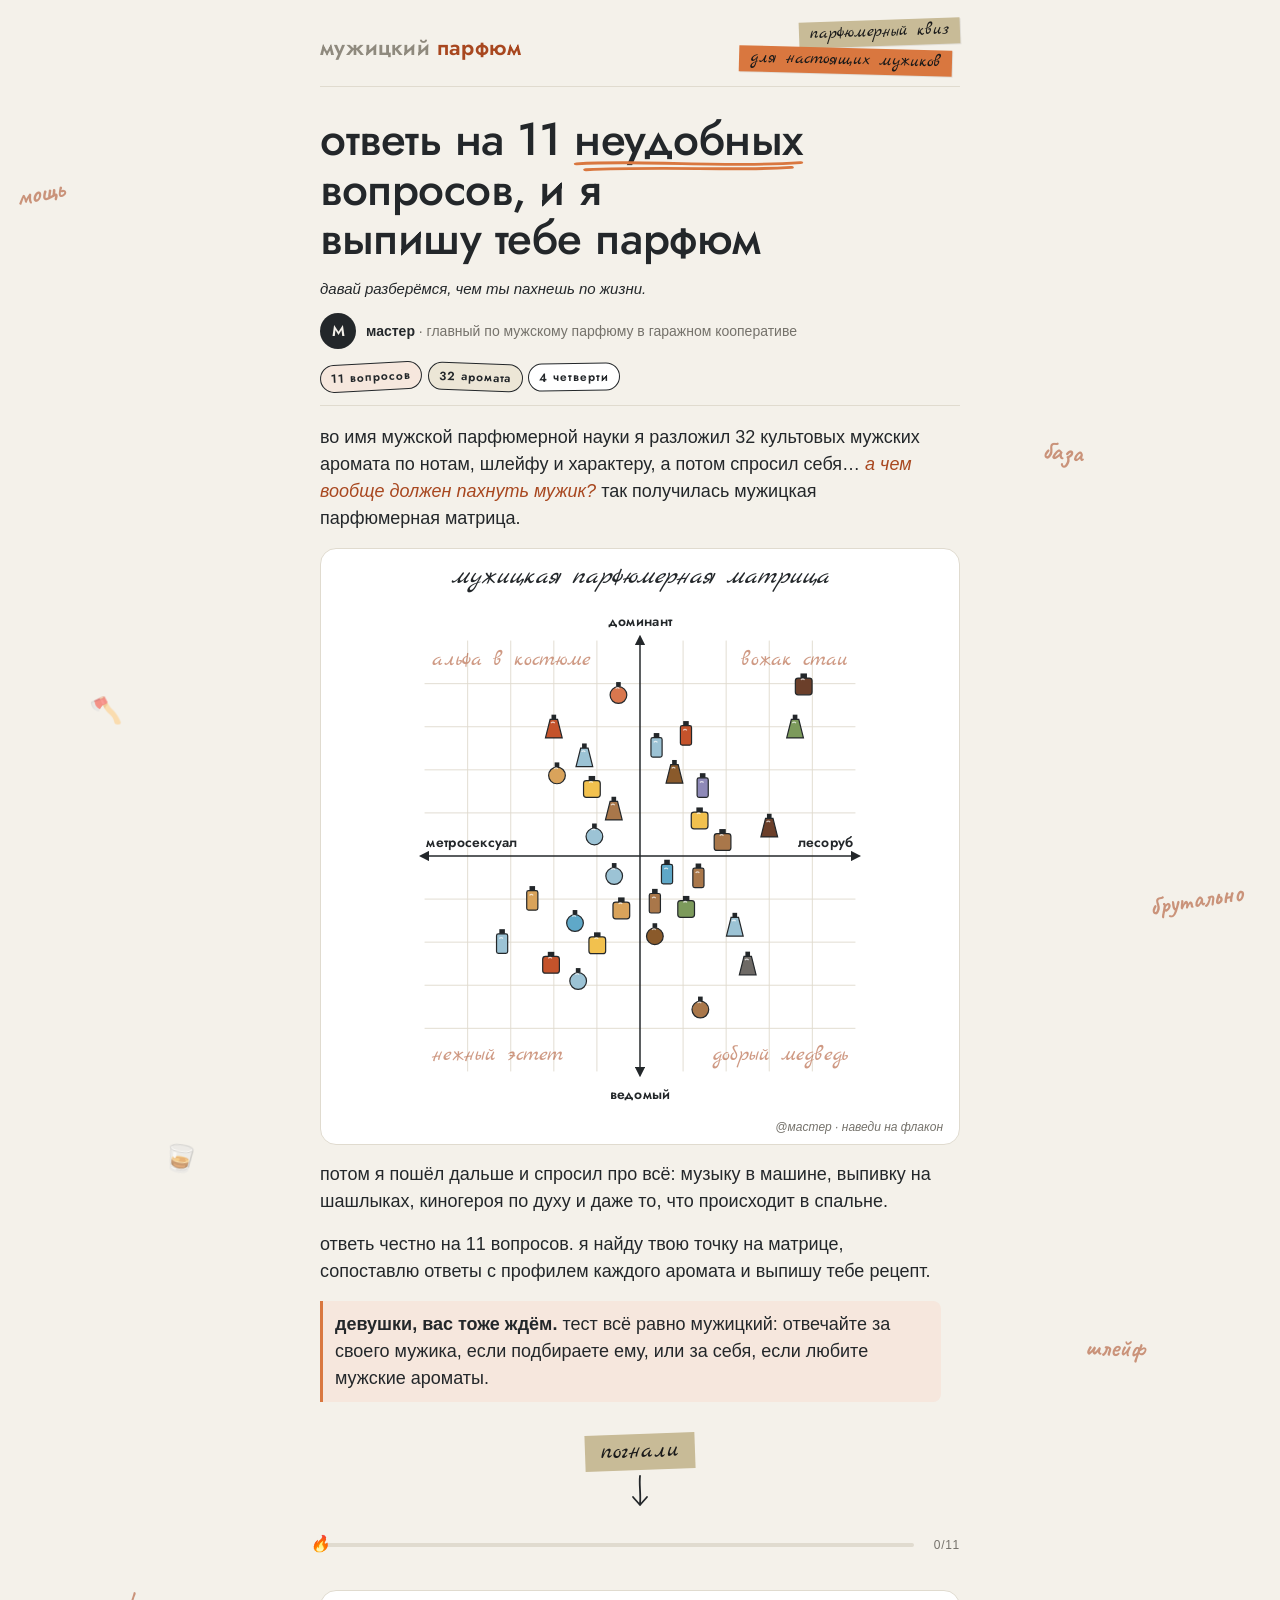
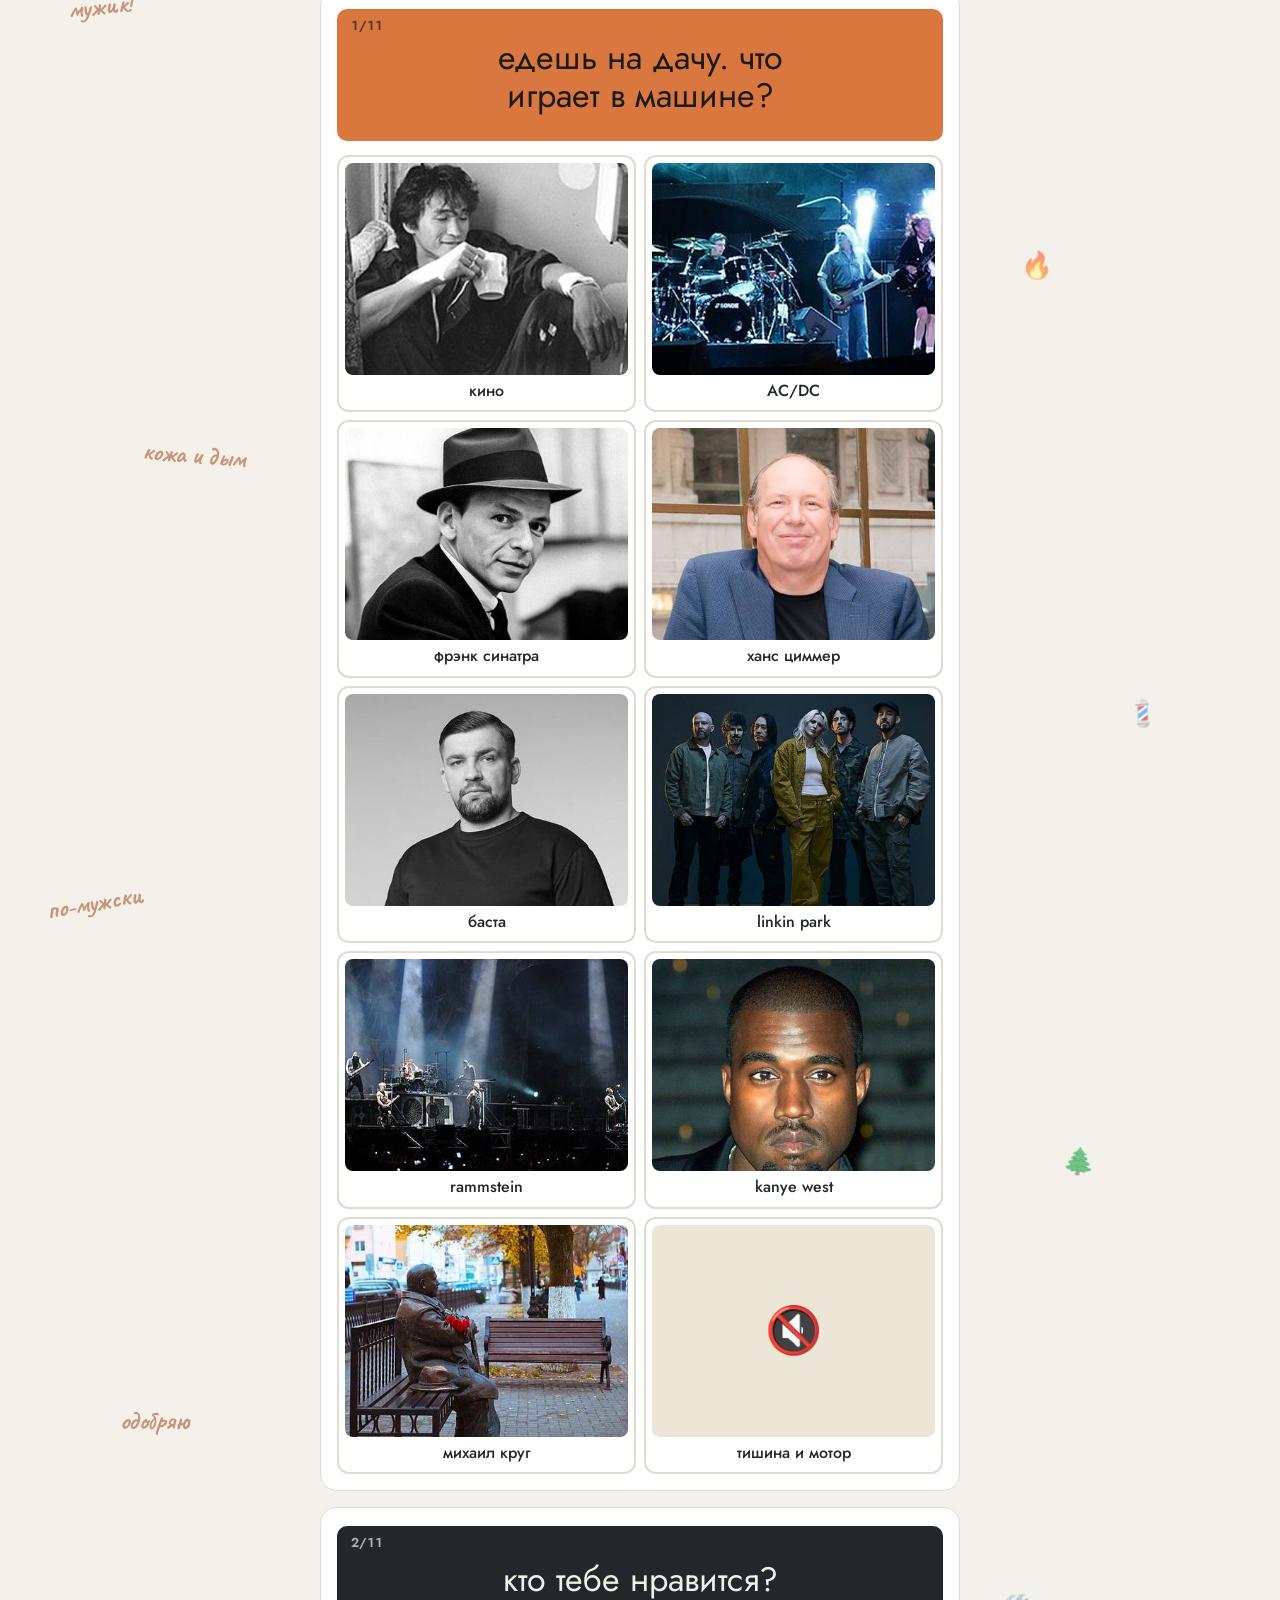
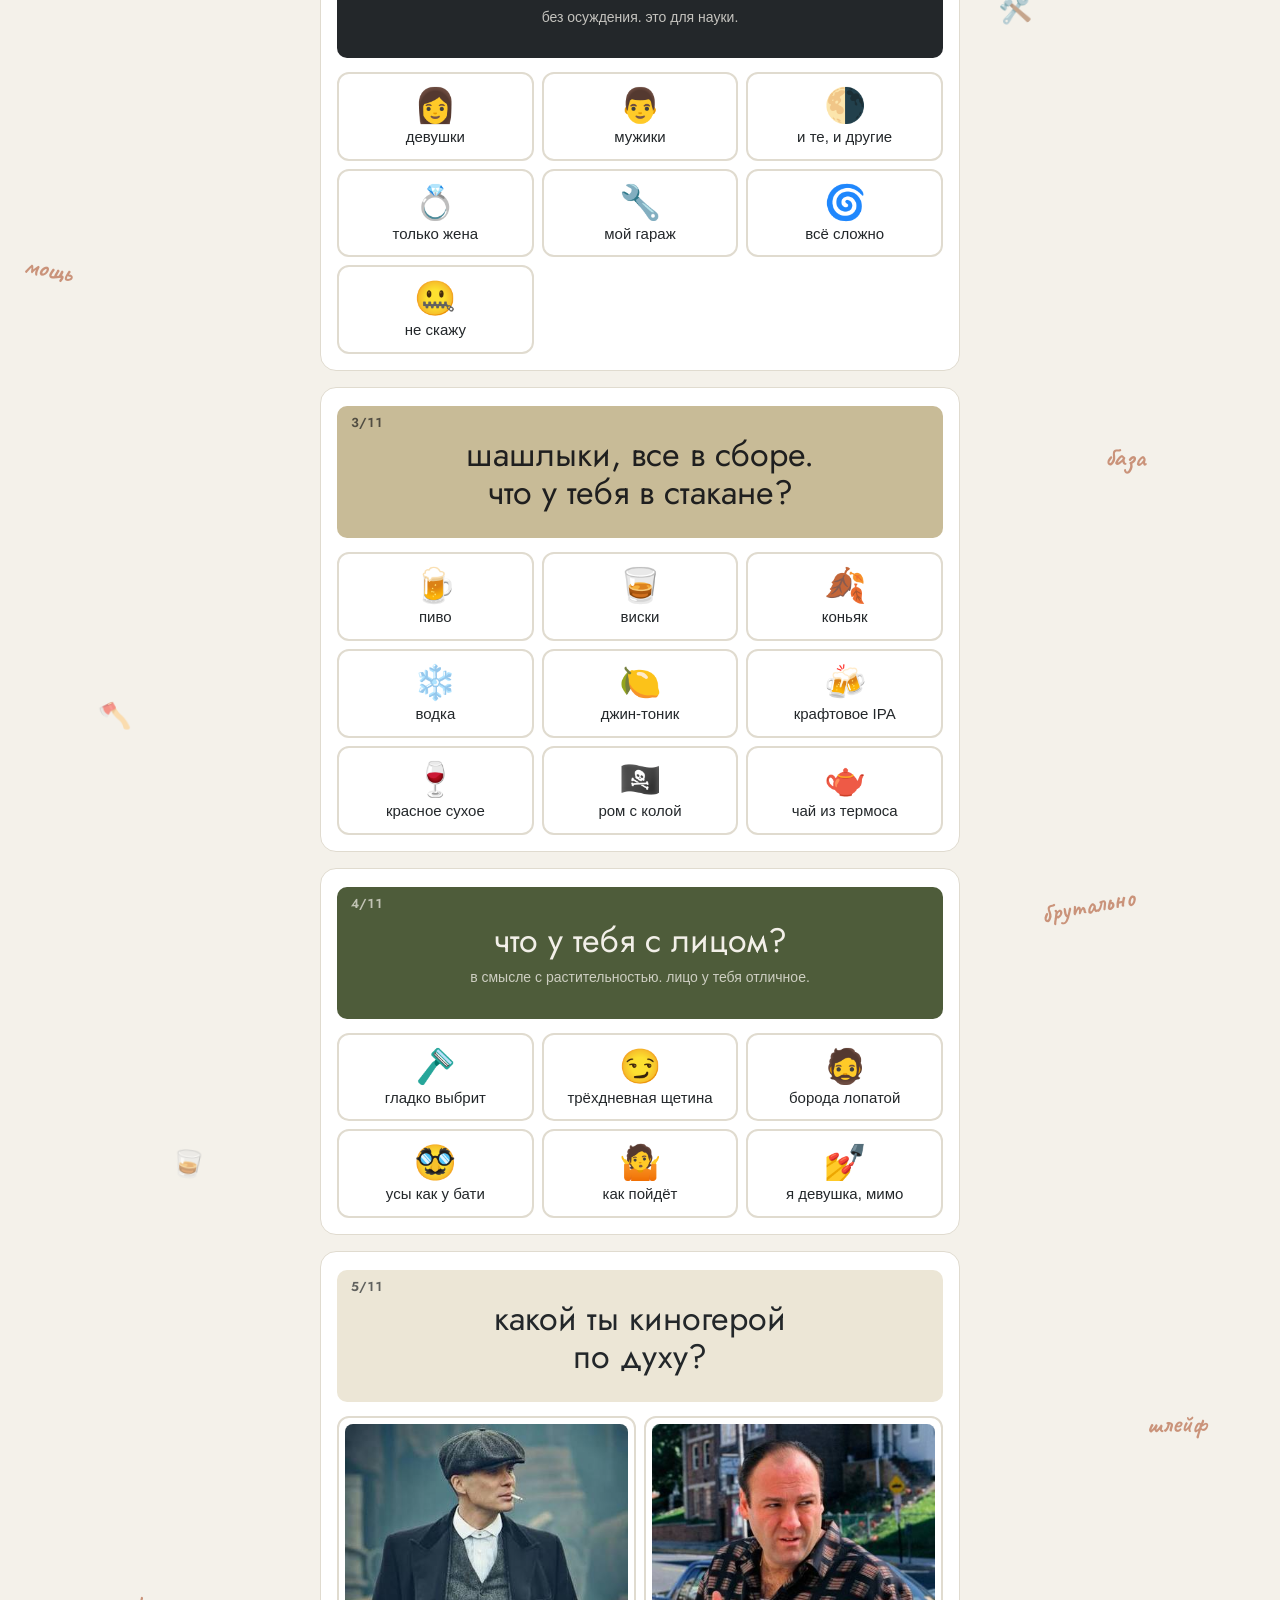
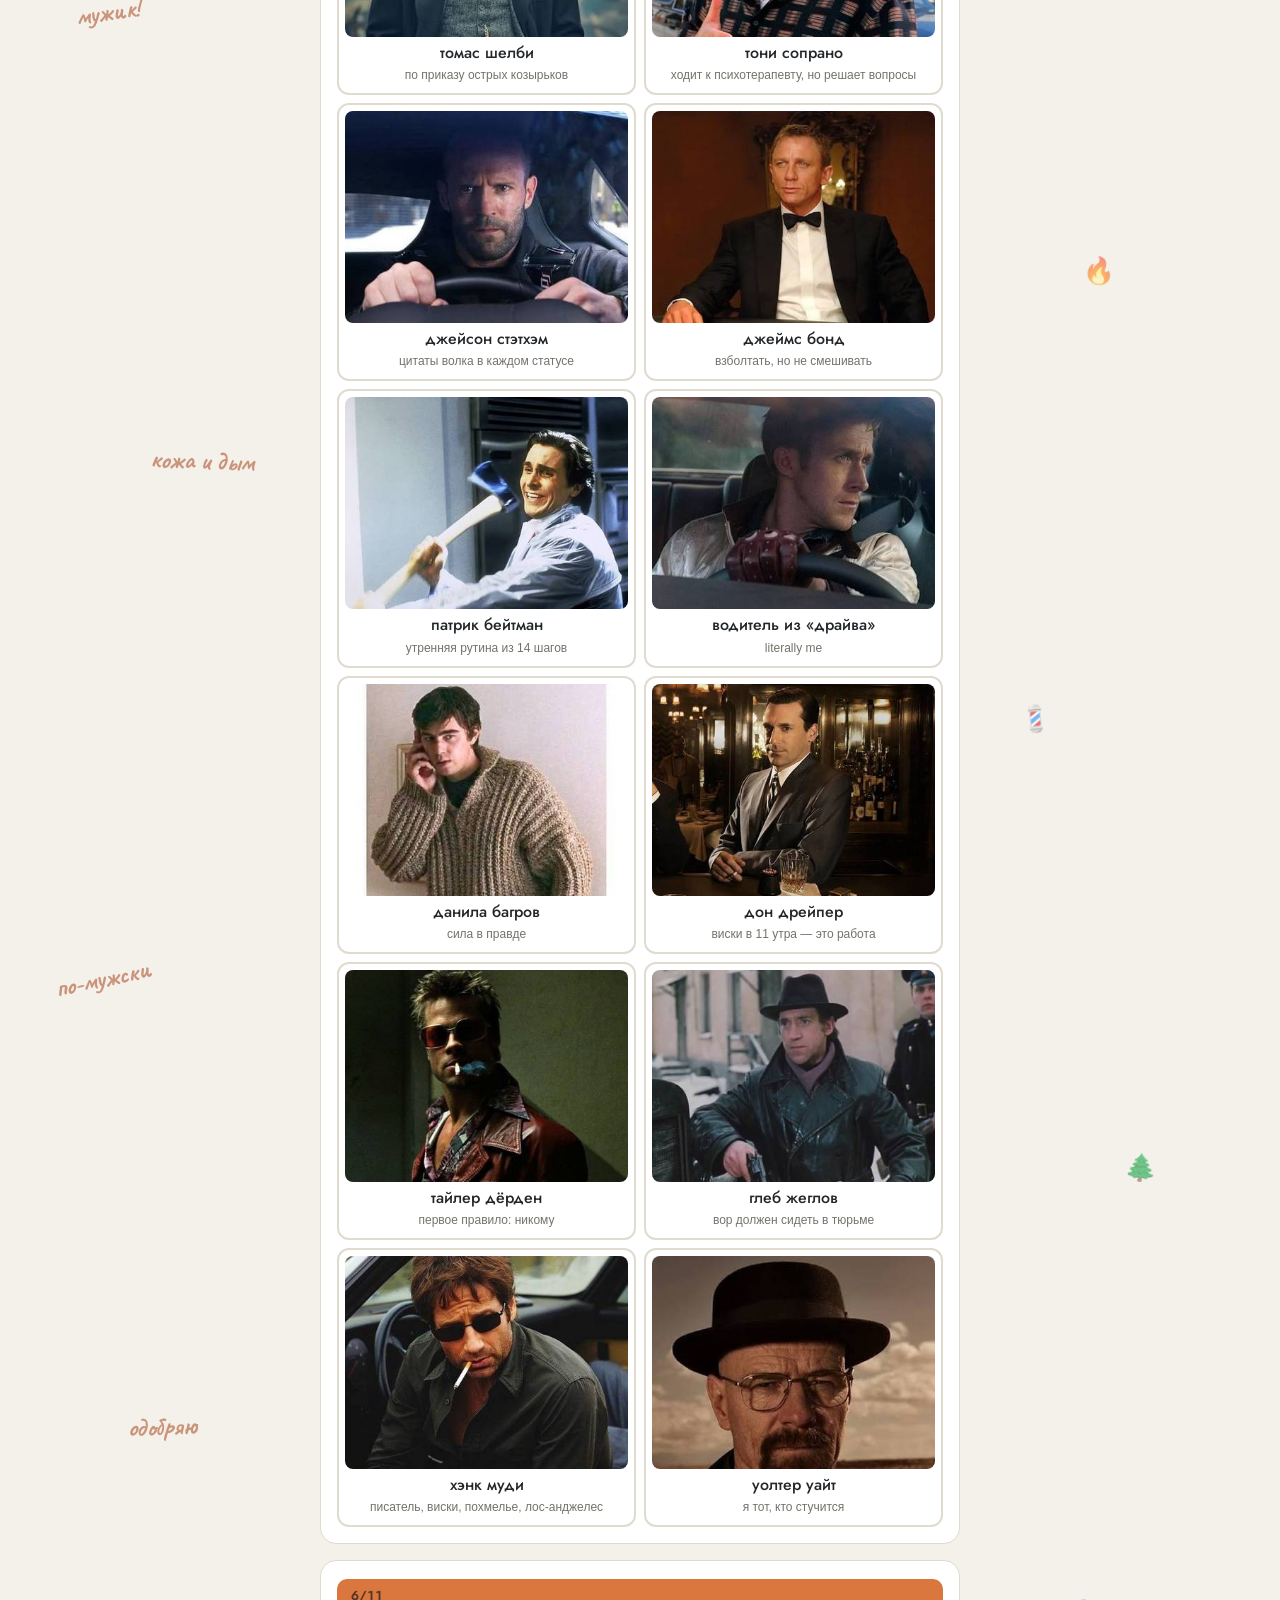
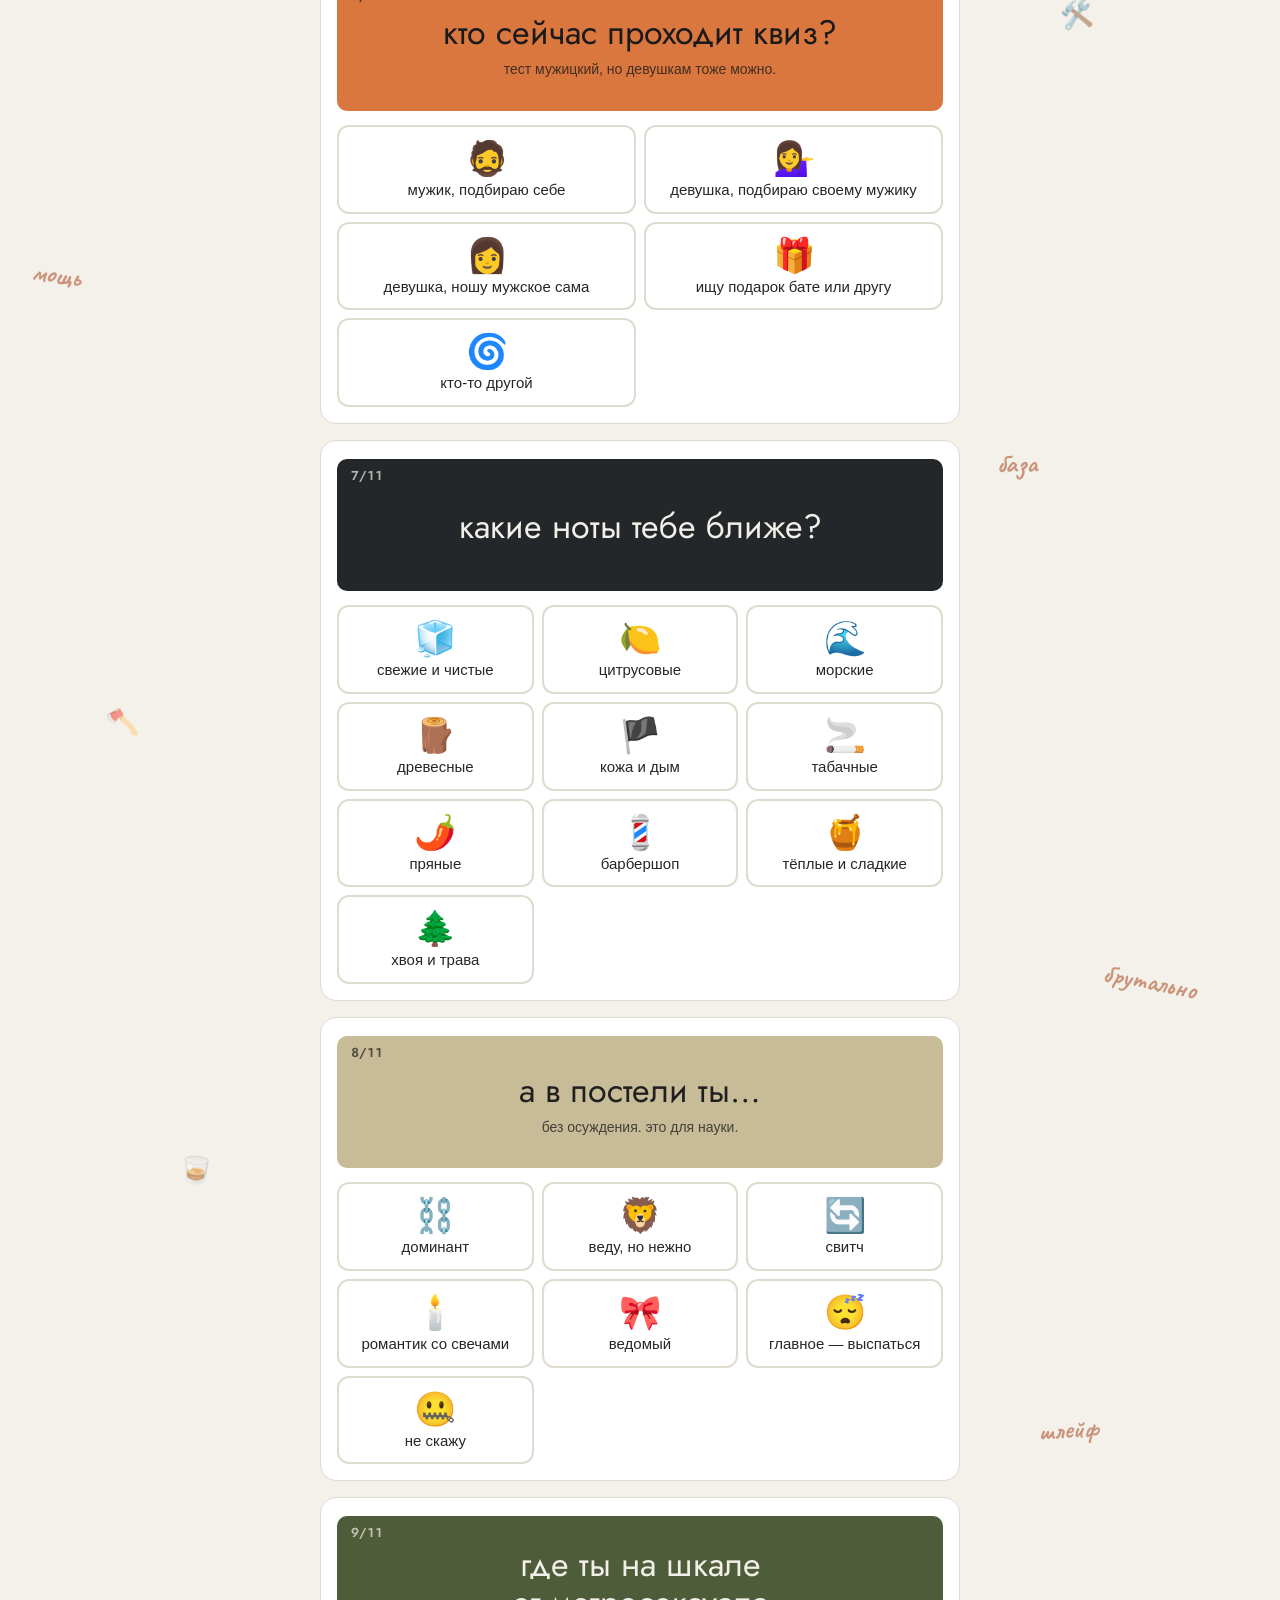
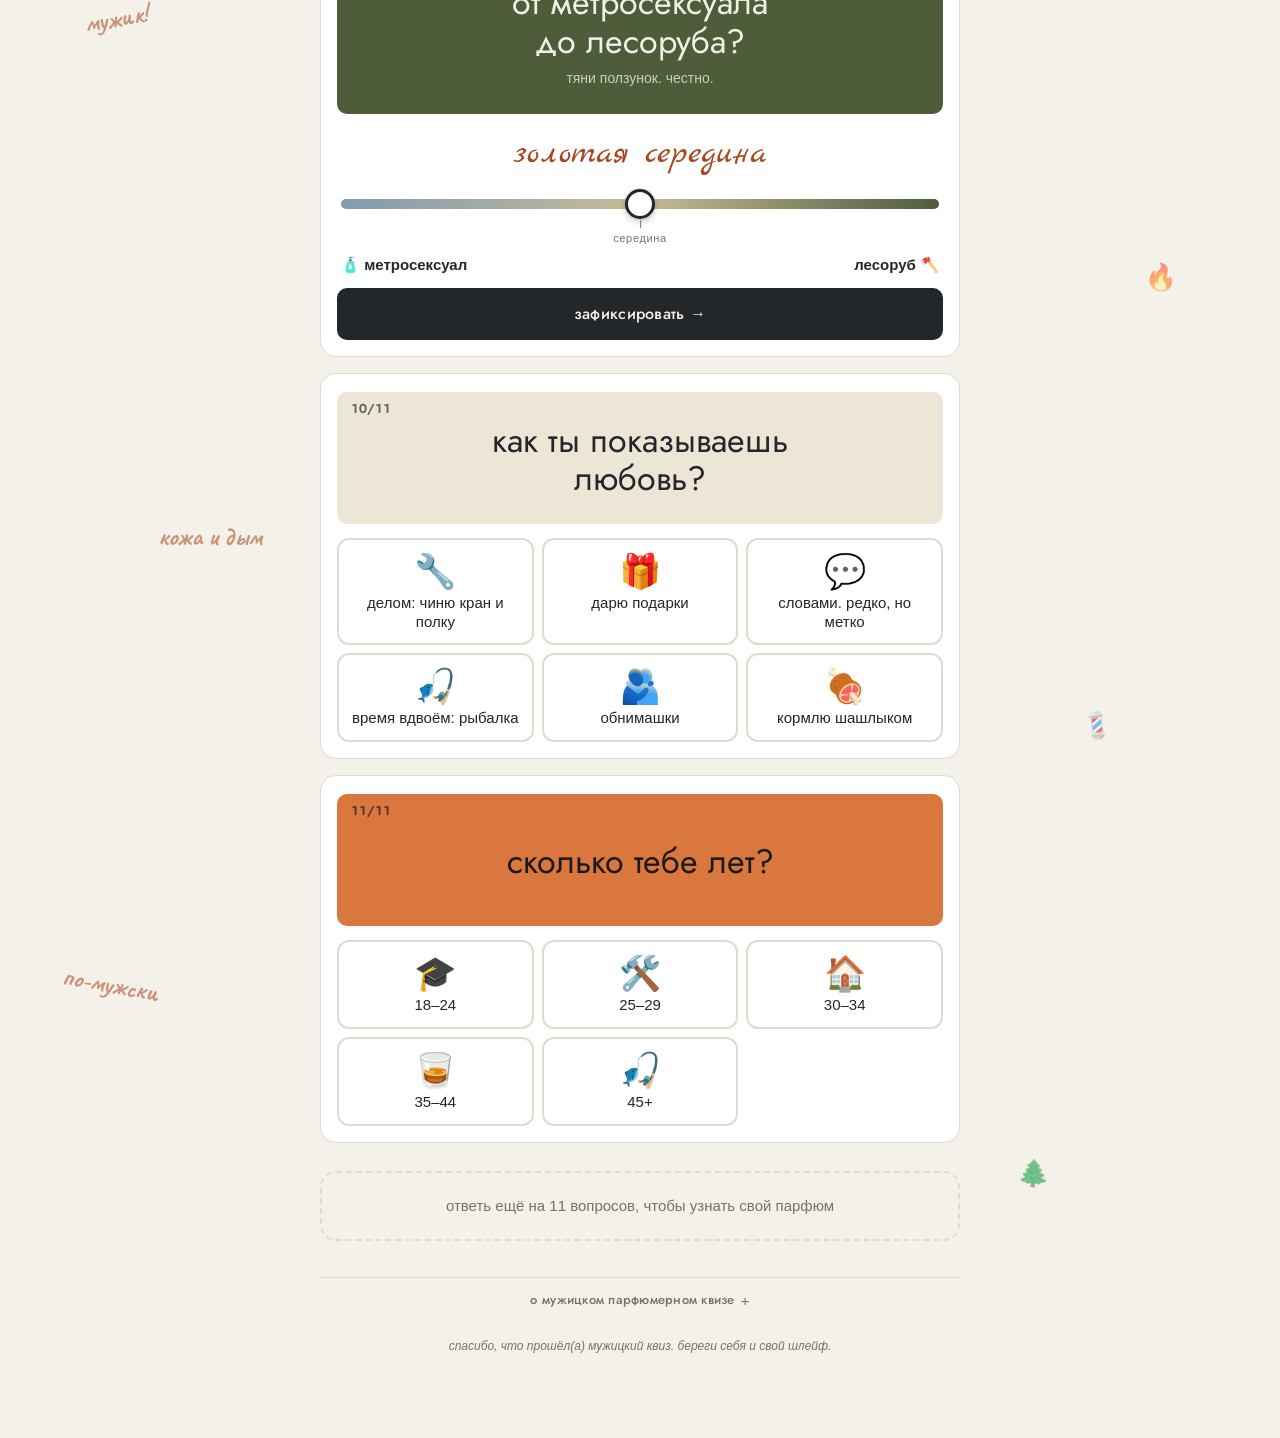
==== index.html @ fd4ab53b "Initial: мужицкий парфюмерный квиз Co-Authored-By: Claude Opus 5.5 <noreply@anthropic.com>" ====
<!DOCTYPE html>
<html lang="ru" data-theme="auto">
<head>
<meta charset="utf-8">
<meta name="viewport" content="width=device-width, initial-scale=1, viewport-fit=cover">
<title>мужицкий парфюмерный квиз: чем ты пахнешь по жизни?</title>
<meta name="theme-color" content="#F4F1EA">
<link rel="preconnect" href="https://fonts.googleapis.com">
<link rel="preconnect" href="https://fonts.gstatic.com" crossorigin>
<link href="https://fonts.googleapis.com/css2?family=Jost:ital,wght@0,300..900;1,300..600&family=Marck+Script&family=Caveat:wght@500;700&display=swap" rel="stylesheet">
<style>
:root {
  --paper: #F4F1EA; --card: #FFFFFF; --ink: #23272A; --muted: #75726B; --rule: #E0DBCF; --logo: #8F8A7E;
  --accent: #A8471F; --accent-ink: #FFFFFF; --chip: #E8E3D7; --tile: #FFFFFF; --sel: #F6E7DD;
  --rust: #D9773F; --khaki: #C8BB97; --sand: #ECE6D6; --olive: #4E5C3A;
  --blk-rust: #D9773F; --blk-rust-ink: #1A1A1A; --blk-ink: #23272A; --blk-ink-ink: #F2EFE8;
  --blk-khaki: #C8BB97; --blk-khaki-ink: #1F1F1F; --blk-sand: #ECE6D6; --blk-sand-ink: #23272A;
  --blk-olive: #4E5C3A; --blk-olive-ink: #F2EFE8;
  --display: "Jost", Futura, "Century Gothic", sans-serif;
  --body: Arial, "Helvetica Neue", Helvetica, sans-serif;
  --script: "Marck Script", cursive;
  --hand: "Caveat", cursive;
  --mono: Arial, "Helvetica Neue", Helvetica, sans-serif;
}
@media (prefers-color-scheme: dark) { :root[data-theme="auto"] {
  --paper: #121314; --card: #1B1C1E; --ink: #ECE8DF; --muted: #A39F95; --rule: #2E2F31; --logo: #8A877F;
  --accent: #E8925E; --accent-ink: #141414; --chip: #2A2A2A; --tile: #1E1F21; --sel: #34261E;
  --khaki: #4A4434; --sand: #24221C;
  --blk-ink: #2A2B2D; --blk-sand: #2E2A21; --blk-sand-ink: #ECE6D6;
  color-scheme: dark } }
* { box-sizing: border-box }
html { -webkit-text-size-adjust: 100%; text-size-adjust: 100%; overflow-x: clip; scroll-behavior: smooth }
button, a, .tile, label { touch-action: manipulation; -webkit-tap-highlight-color: transparent }
body { background: var(--paper); color: var(--ink); font: 16px/1.5 var(--body); margin: 0; position: relative;
  padding-left: max(16px, env(safe-area-inset-left, 0px)); padding-right: max(16px, env(safe-area-inset-right, 0px));
  padding-top: max(20px, env(safe-area-inset-top, 0px)); padding-bottom: max(56px, env(safe-area-inset-bottom, 0px)) }
.wrap { max-width: 640px; margin: 0 auto; display: flex; flex-direction: column; gap: 28px; position: relative; z-index: 1 }
h1, h2, h3 { margin: 0; text-wrap: balance }
p { margin: 0; max-width: 62ch }

/* masthead */
.mast { display: flex; justify-content: space-between; align-items: center; gap: 12px; border-bottom: 1px solid var(--rule); padding-bottom: 12px }
.mast .logo { font: 600 22px/1 var(--display); color: var(--logo); letter-spacing: .01em; text-decoration: none }
.mast .logo b { color: var(--accent); font-weight: 600 }
.scrapstack { display: flex; flex-direction: column; align-items: flex-end; gap: 2px }
.scrap { display: block; white-space: nowrap; padding: 3px 11px 5px; font: 400 18px/1 var(--script); color: #1A1A1A; background: var(--khaki); transform: rotate(-2deg); box-shadow: 1px 1px 0 rgba(0,0,0,.08) }
.scrap + .scrap { transform: rotate(1.5deg); background: var(--rust); margin-right: 8px }
[data-theme] .scrap { color: #1A1A1A }

/* hero */
.hero { display: flex; flex-direction: column; gap: 14px }
h1 { font: 500 clamp(30px, 7vw, 46px)/1.08 var(--display); letter-spacing: -0.01em }
.ul { position: relative; display: inline-block; font-style: normal }
.ul::after { content: ''; position: absolute; left: -2px; right: -2px; bottom: -.16em; height: .3em;
  background: url("data:image/svg+xml;utf8,%3Csvg xmlns='http://www.w3.org/2000/svg' viewBox='0 0 100 12' preserveAspectRatio='none'%3E%3Cpath d='M2 5 C 30 2, 70 8, 98 4M6 10 C 40 7, 70 11, 94 8' stroke='%23D9773F' stroke-width='2.4' fill='none' stroke-linecap='round'/%3E%3C/svg%3E") no-repeat center/100% 100% }
.dek { font: italic 15px/1.4 var(--body) }
.byline { display: flex; align-items: center; gap: 10px; font-size: 14px; color: var(--muted) }
.byline b { color: var(--ink) }
.avatar { width: 36px; height: 36px; border-radius: 50%; display: grid; place-items: center; background: var(--ink); color: var(--paper); font: 600 15px var(--display); flex: none }
.badges { display: flex; flex-wrap: wrap; gap: 6px }
.badge { font: 600 12px/1 var(--display); letter-spacing: .08em; text-transform: lowercase; padding: 7px 10px; border-radius: 999px; transform: rotate(-3deg); border: 1.5px solid var(--ink); background: var(--tile) }
.badge.b0 { background: var(--sel) } .badge.b1 { transform: rotate(2deg); background: var(--sand) } .badge.b2 { transform: rotate(-1deg) }
.intro { display: flex; flex-direction: column; gap: 16px; padding-top: 18px; border-top: 1px solid var(--rule) }
.intro p { font-size: 18px; line-height: 1.5 }
.intro p em { color: var(--accent) }
.startmark { display: flex; flex-direction: column; align-items: center; gap: 4px; margin: 4px 0 -8px }
.smscrap { display: inline-block; font: 400 24px/1 var(--script); color: #1A1A1A; padding: 5px 16px 7px; background: var(--khaki); transform: rotate(-2deg) }
.startmark svg path { stroke: var(--ink) }

/* progress */
.progress { position: sticky; top: env(safe-area-inset-top, 0px); z-index: 5; background: var(--paper); padding-block: 8px; display: flex; align-items: center; gap: 10px }
.bar { flex: 1; height: 4px; background: var(--rule); border-radius: 2px; position: relative }
.bar i { display: block; position: relative; height: 100%; background: var(--rust); border-radius: 2px; transition: width .3s ease }
.bar i::after { content: '🔥'; position: absolute; right: -10px; top: 50%; transform: translateY(-55%); font-size: 16px }
.mono { font: 500 12px/1.5 var(--mono); letter-spacing: .06em; text-transform: lowercase; color: var(--muted) }
#count { margin-left: 10px; font-variant-numeric: tabular-nums }

/* question cards */
.qcard { background: var(--card); border: 1px solid var(--rule); border-radius: 16px; padding: 18px 16px 16px; display: flex; flex-direction: column; gap: 14px; scroll-margin-top: 52px }
.qtitle { position: relative; border-radius: 10px; min-height: 132px; display: flex; flex-direction: column; align-items: center; justify-content: center; text-align: center; padding: 30px 18px 26px; background: var(--blk-rust); color: var(--blk-rust-ink) }
.qtitle.bg-ink { background: var(--blk-ink); color: var(--blk-ink-ink) }
.qtitle.bg-khaki { background: var(--blk-khaki); color: var(--blk-khaki-ink) }
.qtitle.bg-sand { background: var(--blk-sand); color: var(--blk-sand-ink) }
.qtitle.bg-olive { background: var(--blk-olive); color: var(--blk-olive-ink) }
.qtitle .qnum { position: absolute; top: 10px; left: 14px; font: 600 13px/1 var(--display); opacity: .7; font-variant-numeric: tabular-nums }
.qtitle h3 { font: 400 clamp(24px, 6.4vw, 34px)/1.12 var(--display); max-width: 20ch }
.qtitle .qsub { font: 400 14px/1.35 var(--body); opacity: .78; margin-top: 8px }
.tiles { display: grid; grid-template-columns: repeat(3, minmax(0, 1fr)); gap: 8px }
.tile { appearance: none; border: 2px solid var(--rule); background: var(--tile); color: var(--ink); border-radius: 12px; padding: 14px 8px 12px; cursor: pointer; display: flex; flex-direction: column; align-items: center; gap: 6px; text-align: center; font: 400 15px/1.25 var(--body); position: relative; transition: transform .12s, border-color .15s, background .15s, opacity .2s }
.tile .em { font-size: 34px; line-height: 1 }
.tile small { font: 400 12px/1.25 var(--body); color: var(--muted) }
.tile:hover { border-color: var(--ink) }
.tile:active { transform: scale(.97) }
.tile[aria-pressed="true"] { border-color: var(--rust); background: var(--sel) }
.tile[aria-pressed="true"]::after { content: "✓"; position: absolute; top: 6px; right: 8px; font: 800 13px var(--body); color: var(--accent) }
.qcard.answered .tile[aria-pressed="false"] { opacity: .55 }
.tiles.two { grid-template-columns: repeat(2, minmax(0, 1fr)) }

/* slider */
.slider { display: flex; flex-direction: column; gap: 6px; padding: 4px 4px 0 }
.sl-out { font: 400 34px/1.3 var(--script); color: var(--accent); text-align: center; min-height: 1.3em }
.slider input[type=range] { -webkit-appearance: none; appearance: none; width: 100%; height: 44px; background: transparent; margin: 0; cursor: pointer }
.slider input[type=range]::-webkit-slider-runnable-track { height: 10px; border-radius: 999px; background: linear-gradient(90deg, #7F9BB2, #C8BB97 50%, #4E5C3A) }
.slider input[type=range]::-moz-range-track { height: 10px; border-radius: 999px; background: linear-gradient(90deg, #7F9BB2, #C8BB97 50%, #4E5C3A) }
.slider input[type=range]::-webkit-slider-thumb { -webkit-appearance: none; width: 30px; height: 30px; margin-top: -10px; border-radius: 50%; background: var(--tile); border: 3px solid var(--ink); box-shadow: 0 2px 6px rgba(0,0,0,.25) }
.slider input[type=range]::-moz-range-thumb { width: 26px; height: 26px; border-radius: 50%; background: var(--tile); border: 3px solid var(--ink) }
.sl-ends { display: flex; justify-content: space-between; font: 700 15px var(--body) }
.sl-ticks { position: relative; height: 18px; font: 500 11px var(--mono); color: var(--muted); letter-spacing: .06em }
.sl-ticks span { position: absolute; left: 50%; transform: translateX(-50%); white-space: nowrap }
.sl-ticks span::before { content: ""; position: absolute; left: 50%; top: -12px; width: 1px; height: 8px; background: var(--muted) }

/* buttons & panels */
.btn { appearance: none; border: 2px solid var(--ink); background: var(--ink); color: var(--paper); font: 500 16px/1 var(--display); letter-spacing: .02em; padding: 16px 22px; border-radius: 10px; cursor: pointer; text-align: center; text-decoration: none; display: inline-flex; justify-content: center; align-items: center; gap: 8px; transition: transform .12s }
.btn:active { transform: scale(.98) }
.btn.ghost { background: var(--chip); border-color: var(--chip); color: var(--ink) }
.btn.rust { background: var(--rust); border-color: var(--rust); color: #141414 }
.btn.khaki { background: var(--khaki); border-color: var(--khaki); color: var(--ink) }
.btn:focus-visible, .tile:focus-visible, input:focus-visible { outline: 3px solid var(--accent); outline-offset: 2px }
.panel { background: var(--card); border: 1px solid var(--rule); border-radius: 16px; padding: 20px 18px; display: flex; flex-direction: column; gap: 14px; scroll-margin-top: 52px }
.panel h2 { font: 500 27px/1.15 var(--display); letter-spacing: -0.01em }
.locked { text-align: center; color: var(--muted); font-size: 15px; border: 2px dashed var(--rule); border-radius: 16px; padding: 22px 16px }

/* gate */
#gate { position: relative; overflow: visible; border: 1px solid var(--khaki); box-shadow: 6px 6px 0 var(--sel); padding-top: 34px; margin-top: 10px; align-items: center; text-align: center }
#gate .tape { position: absolute; top: -10px; width: 110px; height: 28px; background: rgba(200,187,151,.82); transform: rotate(-4deg); left: 18px }
#gate .tape.r { left: auto; right: 18px; transform: rotate(5deg) }
#gate h2 { font-size: 26px }
#gate .btn { border-radius: 999px; min-width: 74% }

/* loading */
.loading { align-items: center; text-align: center; padding-block: 36px; gap: 16px }
.loading p { font: italic 500 20px var(--display); color: var(--accent) }
.spin { width: 34px; height: 56px; position: relative; border: 2.5px solid var(--ink); border-radius: 6px 6px 10px 10px; background: var(--tile); margin-top: 12px }
.spin::before { content: ""; position: absolute; top: -12px; left: 8px; width: 14px; height: 10px; background: var(--ink); border-radius: 2px }
.spin i { position: absolute; left: 0; right: 0; bottom: 0; height: 30%; border-radius: 0 0 7px 7px; background: var(--rust); animation: fill 1.4s ease-in-out infinite alternate }
@keyframes fill { from { height: 15% } to { height: 85% } }

/* result */
.yougot { font: 600 13px var(--display); letter-spacing: .14em; text-transform: lowercase; color: var(--accent); text-align: center }
.rx { background: var(--tile); border: 1.5px solid var(--ink); border-radius: 6px; overflow: hidden; box-shadow: 0 6px 0 -3px var(--sand), 0 6px 0 -2px var(--rule) }
.rx-head { display: flex; flex-wrap: wrap; justify-content: space-between; align-items: baseline; gap: 10px; padding: 8px 16px 6px; background: var(--ink); color: var(--paper) }
.rx-title { font: 500 20px/1 var(--display); white-space: nowrap; display: inline-flex; align-items: baseline; gap: 4px }
.rx-sym { font: 400 34px/1 var(--script); color: var(--rust) }
.rx-no { font: 400 11px var(--mono); opacity: .7; white-space: nowrap; font-variant-numeric: tabular-nums }
.rx-body { padding: 16px; display: flex; flex-direction: column; gap: 12px }
.rx-top { display: grid; grid-template-columns: minmax(0, 104px) minmax(0, 1fr); gap: 14px; align-items: center }
.rx-ph { width: 100%; aspect-ratio: 1 / 1; border-radius: 12px; background: var(--sand); display: grid; place-items: center }
.rx-ph svg { width: 70%; height: auto }
.rx-drug { display: flex; flex-direction: column; justify-content: center }
.rx-drug .brand { font: italic 400 14px/1.2 var(--body); margin-bottom: 6px }
.rx-drug .pname { font: 400 clamp(30px, 8.4vw, 42px)/1.05 var(--script); margin-bottom: 8px; position: relative; display: inline-block; align-self: flex-start }
.rx-arch { font: italic 400 15px/1.35 var(--body); color: var(--accent) }
.spec { margin: 0; display: flex; flex-direction: column; border-top: 1px solid var(--rule) }
.spec div { display: grid; grid-template-columns: 110px 1fr; gap: 10px; padding: 9px 0; border-bottom: 1px solid var(--rule); align-items: baseline }
.spec dt { font: 500 11px/1.35 var(--display); letter-spacing: .1em; text-transform: lowercase; color: var(--accent) }
.spec dd { margin: 0; font-size: 15px; line-height: 1.4; min-width: 0 }
.rx-sig { margin: 0; font-size: 15px; padding: 10px 12px; background: var(--sand); border-radius: 8px }
.rx-sig ul { margin: 6px 0 0; padding-left: 18px } .rx-sig li { margin: 3px 0 }
.rx-sig i { font-style: normal; font: 600 12px var(--display); letter-spacing: .1em; color: var(--accent) }
.rx-foot { display: flex; justify-content: space-between; align-items: flex-end; gap: 14px; padding-top: 14px; border-top: 1px dashed var(--rule) }
.rx-stamp { width: 64px; height: 64px; border-radius: 50%; border: 2px solid var(--accent); color: var(--accent); display: grid; place-items: center; text-align: center; font: 700 9px/1.15 var(--display); letter-spacing: .06em; text-transform: uppercase; transform: rotate(-12deg); opacity: .85; flex: none; padding: 6px }
.rx-signed { flex: 0 1 220px; display: flex; flex-direction: column; align-items: stretch }
.sigline { display: flex; align-items: flex-end; gap: 6px; border-bottom: 1px solid var(--ink); padding: 0 2px 3px }
.sigline .x { font: 400 16px/1 var(--body); color: var(--muted); padding-bottom: 3px }
.sigline .sig { font: 400 38px/1 var(--script); margin-left: auto; padding-right: 6px }
.rx-signed small { text-align: right; font: italic 11px/1.3 var(--body); color: var(--muted); margin-top: 4px }
.section-h { font: 500 11px var(--mono); letter-spacing: .12em; text-transform: lowercase; color: var(--muted); border-bottom: 1px solid var(--rule); padding-bottom: 6px }
.reacts { display: flex; flex-wrap: wrap; gap: 10px 8px; justify-content: center; padding-block: 6px }
.react { appearance: none; border: 0; background: none; cursor: pointer; padding: 0 }
.react .dot { width: 66px; height: 66px; border-radius: 50%; background: #F1D9C8; color: #8A3A17; display: grid; place-items: center; font: 900 13px/1 var(--display); text-transform: uppercase; box-shadow: inset 0 -4px 0 rgba(138,58,23,.14); transition: transform .15s, background .15s, color .15s; transform: rotate(-8deg) }
.react:nth-child(even) .dot { transform: rotate(6deg) }
.react:nth-child(3n) .dot { transform: rotate(-3deg) }
.react:hover .dot { transform: scale(1.08) rotate(-8deg) }
.react[aria-pressed="true"] .dot { background: var(--rust); color: #fff; transform: scale(1.12); box-shadow: 0 0 0 4px var(--sel) }
.share { display: grid; grid-template-columns: 1fr 1fr; gap: 8px }
.share .btn { min-height: 56px; font-size: 15px; padding: 10px 8px }
.share .wide { grid-column: 1 / -1 }
.tagline { font: italic 400 15px/1.45 var(--body); color: var(--muted); text-align: center }
.runners { display: grid; grid-template-columns: repeat(3, minmax(0, 1fr)); gap: 8px }
.runner { border: 1px solid var(--rule); border-radius: 12px; padding: 12px 14px; display: flex; flex-direction: column; gap: 4px; min-width: 0; text-decoration: none; color: var(--ink); background: var(--tile) }
.runner .mono { font-size: 10px }
.runner b { font: 400 26px/1.1 var(--script) }
.runner span { font-size: 13px; color: var(--muted) }
.shop { text-align: center; font-size: 13px; color: var(--muted) }
.shop a { color: var(--accent) }
.about { margin: 8px 0 0; padding: 14px 2px 0; border-top: 1px solid var(--rule); color: var(--muted); text-align: center }
.about summary { list-style: none; cursor: pointer; display: flex; align-items: center; justify-content: center; gap: 6px }
.about summary::-webkit-details-marker { display: none }
.about summary::after { content: "+"; font: 400 15px/1 var(--body) }
.about[open] summary::after { content: "–" }
.about h2 { font: 500 13px/1.3 var(--display); margin: 0; letter-spacing: .02em }
.about h3 { font: 600 11.5px/1.35 var(--body); margin: 10px 0 1px }
.about p { font: 11.5px/1.5 var(--body); margin: 0 auto; max-width: 34em }
.foot { font-size: 12px; color: var(--muted); text-align: center; font-style: italic; margin: 0 auto }

/* modal + toast */
.modal { position: fixed; inset: 0; background: rgba(10,10,10,.72); display: flex; align-items: center; justify-content: center; padding: 16px; z-index: 40 }
.sheet { background: var(--card); border-radius: 18px; padding: 16px; display: flex; flex-direction: column; gap: 12px; max-height: 100%; max-width: 420px; width: 100%; overflow: auto }
.sheet img { width: 100%; aspect-ratio: 9 / 16; object-fit: contain; border-radius: 10px; background: var(--chip); max-height: 62vh }
.sheet textarea { width: 100%; min-height: 140px; font: 15px/1.4 var(--body); border: 1.5px solid var(--rule); border-radius: 10px; padding: 10px; background: var(--tile); color: var(--ink) }
.toast { position: fixed; left: 50%; transform: translateX(-50%); bottom: calc(20px + env(safe-area-inset-bottom, 0px)); background: var(--ink); color: var(--paper); padding: 10px 16px; border-radius: 999px; font-size: 14px; z-index: 50; max-width: calc(100% - 32px); text-align: center }

/* doodles + spritz */
#doodles { position: absolute; left: 0; top: 0; width: 100%; pointer-events: none; z-index: 0; overflow: hidden }
#doodles span { position: absolute; font: 700 26px/1 var(--hand); color: var(--accent); opacity: .55; white-space: nowrap }
.spritz { position: absolute; width: 0; height: 0; pointer-events: none; z-index: 50 }
.spritz .mist { position: absolute; left: -110px; top: -110px; width: 220px; height: 220px; border-radius: 50%; background: radial-gradient(circle, rgba(217,119,63,.5) 0%, rgba(200,187,151,.35) 35%, rgba(200,187,151,0) 70%); animation: mist 1.5s ease-out forwards }
.spritz b { position: absolute; left: -12px; top: -12px; font-size: 24px; opacity: 0; animation: fling 1.6s cubic-bezier(.2,.7,.3,1) forwards }
@keyframes mist { 0% { transform: scale(.15); opacity: .95 } 100% { transform: scale(1.9); opacity: 0 } }
@keyframes fling { 0% { transform: translate(0,0) scale(.4); opacity: 0 } 12% { opacity: 1 } 70% { opacity: 1 } 100% { transform: translate(var(--dx), var(--dy)) rotate(var(--r)); opacity: 0 } }
.spritzed { animation: bottlein .9s cubic-bezier(.2,.8,.3,1.2) both }
@keyframes bottlein { 0% { transform: scale(.85); filter: blur(6px); opacity: 0 } 60% { filter: blur(0); opacity: 1 } 100% { transform: none } }

@media (max-width: 560px) { .runners { grid-template-columns: 1fr } }
@media (max-width: 520px) { .tiles { grid-template-columns: repeat(2, minmax(0, 1fr)) } .qtitle { min-height: 112px; padding: 28px 14px 22px } .tile .em { font-size: 28px } .tile { padding: 10px 8px 9px } .react .dot { width: 58px; height: 58px; font-size: 12px } }
@media (max-width: 440px) { .mast .logo { font-size: 19px } .scrap { font-size: 15px } .spec div { grid-template-columns: 1fr; gap: 2px } }
@media (max-width: 760px) { #doodles { display: none } }
@media (prefers-reduced-motion: reduce) { html { scroll-behavior: auto } * { transition: none !important; animation: none !important } }

/* photo tiles (как у референса: 2 колонки, фото 4:3, подпись снизу) */
.tiles.photos { grid-template-columns: repeat(2, minmax(0, 1fr)) }
.tile.has-ph { padding: 6px 6px 10px; gap: 6px }
.tile .ph { display: block; width: 100%; aspect-ratio: 4 / 3; object-fit: cover; border-radius: 8px; background: var(--sand) }
.tile .ph-em { display: grid; place-items: center; width: 100%; aspect-ratio: 4 / 3; border-radius: 8px; background: var(--sand); font-size: 46px }
.tile.has-ph > span:not(.ph-em) { font: 500 16px/1.2 var(--display) }
.tile.has-ph[aria-pressed="true"]::after { top: 12px; right: 12px; width: 22px; height: 22px; border-radius: 50%; background: var(--rust); color: #141414; display: grid; place-items: center }
.qcard.answered .tile.has-ph[aria-pressed="false"] .ph { filter: grayscale(.7) }

/* matrix */
.matrix { background: var(--tile); border: 1px solid var(--rule); border-radius: 16px; padding: 14px 10px 10px; display: flex; flex-direction: column; align-items: center; gap: 4px }
.matrix-title { font: italic 400 26px/1.1 var(--script); text-align: center }
.matrix svg { width: 100%; max-width: 520px; height: auto; display: block; overflow: visible }
.matrix .cap { font: italic 12px var(--body); color: var(--muted); align-self: flex-end; padding-right: 6px }
.mx-axis { stroke: var(--ink); stroke-width: 1.6 }
.mx-grid { stroke: var(--rule); stroke-width: 1 }
.mx-lab { font: 600 15px var(--display); fill: var(--ink); letter-spacing: .02em }
.mx-quad { font: 400 24px var(--script); fill: var(--accent); opacity: .55 }
.mx-name { font: 600 12px var(--display); fill: var(--ink); paint-order: stroke; stroke: var(--tile); stroke-width: 4px; stroke-linejoin: round }
.mx-cap { fill: var(--ink) }
.mx-b { transition: opacity .2s }
.mx-dim .mx-b { opacity: .35 }
.mx-dim .mx-b.hl { opacity: 1 }
.mx-you circle.ring { fill: none; stroke: var(--rust); stroke-width: 3; transform-box: fill-box; transform-origin: center; animation: ping 1.8s ease-out infinite }
.mx-you circle.dot { fill: var(--rust); stroke: var(--tile); stroke-width: 3 }
.mx-you text { font: 700 12px var(--display); fill: #141414 }
@keyframes ping { 0% { transform: scale(.6); opacity: .9 } 100% { transform: scale(2.2); opacity: 0 } }
.quad { display: flex; flex-direction: column; gap: 6px; padding: 12px 14px; border-radius: 12px; background: var(--sand) }
.quad .mono { color: var(--accent) }
.quad b { font: 400 34px/1.1 var(--script) }
.quad p { font-size: 15px }
.coords { display: grid; grid-template-columns: 1fr 1fr; gap: 8px }
.coord { border: 1px solid var(--rule); border-radius: 10px; padding: 8px 10px; background: var(--tile) }
.coord .mono { font-size: 10px }
.coord b { display: block; font: 500 22px/1.1 var(--display); font-variant-numeric: tabular-nums }
.coord small { color: var(--muted); font-size: 12px }
.girls { font-size: 15px; padding: 10px 12px; border-left: 3px solid var(--rust); background: var(--sel); border-radius: 0 8px 8px 0 }
.credits { font: 10.5px/1.5 var(--body); color: var(--muted); max-width: 40em; margin: 6px auto 0 }
@media (max-width: 520px) { .tiles.photos { grid-template-columns: repeat(2, minmax(0, 1fr)) } .mx-quad { font-size: 20px } }
</style>
</head>
<body>
<div id="doodles" aria-hidden="true"></div>
<div class="wrap">
  <div class="mast">
    <a class="logo" href="#top">мужицкий <b>парфюм</b></a>
    <span class="scrapstack"><span class="scrap">парфюмерный квиз</span><span class="scrap">для настоящих мужиков</span></span>
  </div>

  <header class="hero" id="top">
    <h1>ответь на 11 <em class="ul">неудобных</em> вопросов, и я выпишу тебе парфюм</h1>
    <p class="dek">давай разберёмся, чем ты пахнешь по жизни.</p>
    <div class="byline"><span class="avatar">М</span><span><b>мастер</b> · главный по мужскому парфюму в гаражном кооперативе</span></div>
    <div class="badges"><span class="badge b0">11 вопросов</span><span class="badge b1">32 аромата</span><span class="badge b2">4 четверти</span></div>
    <div class="intro">
      <p>во имя мужской парфюмерной науки я разложил 32 культовых мужских аромата по нотам, шлейфу и характеру, а потом спросил себя… <em>а чем вообще должен пахнуть мужик?</em> так получилась мужицкая парфюмерная матрица.</p>
      <div class="matrix" id="intro-matrix"></div>
      <p>потом я пошёл дальше и спросил про всё: музыку в машине, выпивку на шашлыках, киногероя по духу и даже то, что происходит в спальне.</p>
      <p>ответь честно на 11 вопросов. я найду твою точку на матрице, сопоставлю ответы с профилем каждого аромата и выпишу тебе рецепт.</p>
      <p class="girls"><b>девушки, вас тоже ждём.</b> тест всё равно мужицкий: отвечайте за своего мужика, если подбираете ему, или за себя, если любите мужские ароматы.</p>
    </div>
  </header>

  <div class="startmark"><span class="smscrap">погнали</span>
    <svg width="22" height="34" viewBox="0 0 22 34" aria-hidden="true"><path d="M11 2c-1 9 1 18 0 28M4 23c2.5 3 5 5.5 7 8 2-2.5 4.5-5 7-8" fill="none" stroke-width="1.8" stroke-linecap="round" stroke-linejoin="round"/></svg>
  </div>

  <div class="progress" aria-hidden="true"><div class="bar"><i id="bar" style="width:0%"></i></div><span class="mono" id="count">0/11</span></div>

  <main id="questions" style="display:flex;flex-direction:column;gap:16px"></main>
  <section id="end"></section>

  <details class="about">
    <summary><h2>о мужицком парфюмерном квизе</h2></summary>
    <h3>что это?</h3>
    <p>бесплатный квиз, который подбирает мужской аромат по 11 вопросам: музыка, ориентация, выпивка, борода, киногерой, кто проходит квиз, любимые ноты, роль в постели, шкала «метросексуал–лесоруб», язык любви и возраст.</p>
    <h3>как это работает?</h3>
    <p>каждый ответ добавляет вес определённым нотам (дым, кожа, цитрус, табак, морские ноты и т.д.), формальности и громкости шлейфа. ещё ответы ставят тебя на матрицу из двух осей: «метросексуал–лесоруб» (ползунок) и «ведомый–доминант» (постель плюс киногерой, выпивка и язык любви). у каждого аромата своя точка на матрице. побеждает аромат, который ближе всех и по нотам, и по координатам.</p>
    <h3>а девушкам можно?</h3>
    <p>можно. тест про мужские ароматы, но в 6-м вопросе можно сказать, что подбираешь своему мужику или носишь мужское сама, и текст результата подстроится.</p>
    <h3>какие ароматы могут выпасть?</h3>
    <p>от массовой классики вроде dior sauvage и acqua di giò до нишевых tom ford, le labo, kilian и creed. бренды и ноты настоящие, а описания характеров и координаты на матрице придуманы ради смеха. ответы никуда не отправляются.</p>
    <h3>фото</h3>
    <p class="credits" id="credits"></p>
  </details>
  <p class="foot">спасибо, что прошёл(а) мужицкий квиз. береги себя и свой шлейф.</p>
</div>
<div id="toast" class="toast" hidden></div>

<script>
const PHOTOS = {"acdc": "[data-uri]", "bale": "[data-uri]", "basta": "[data-uri]", "bodrov": "[data-uri]", "craig": "[data-uri]", "cranston": "[data-uri]", "duchovny": "[data-uri]", "gandolfini": "[data-uri]", "gosling": "[data-uri]", "hamm": "[data-uri]", "kanye": "[data-uri]", "krug": "[data-uri]", "linkin": "[data-uri]", "murphy": "[data-uri]", "pitt": "[data-uri]", "rammstein": "[data-uri]", "sinatra": "[data-uri]", "statham": "[data-uri]", "tsoi": "[data-uri]", "vysotsky": "[data-uri]", "zimmer": "[data-uri]"};
const CREDITS = {"tsoi": {"artist": "Igor Moukhin", "license": "Public domain"}, "acdc": {"artist": "Ed Vill from Caracas", "license": "CC BY 2.0"}, "sinatra": {"artist": "Capitol Records", "license": "Public domain"}, "zimmer": {"artist": "ColliderVideo", "license": "CC BY 3.0"}, "basta": {"artist": "", "license": "CC BY 4.0"}, "linkin": {"artist": "James Minchin III", "license": "CC BY-SA 4.0"}, "rammstein": {"artist": "Jonas Rogowski", "license": "CC BY-SA 3.0"}, "krug": {"artist": "Ветер Тверских Крыш", "license": "CC BY-SA 4.0"}, "kanye": {"artist": "David Shankbone", "license": "Public domain"}};
const TAGS = ['fresh','citrus','aqua','green','woody','leather','smoky','tobacco','spicy','sweet','fougere','fruity'];
const TAG_RU = { fresh:'свежесть', citrus:'цитрус', aqua:'морские ноты', green:'хвоя и зелень', woody:'дерево', leather:'кожа', smoky:'дым', tobacco:'табак', spicy:'специи', sweet:'тёплая сладость', fougere:'барбершоп-лаванда', fruity:'фрукты' };

// [key, emoji, label, tagline?, weights, extra]
// weights: ноты + formal/loud; dom — сдвиг по оси «ведомый–доминант»; y — абсолютная позиция по этой оси (только вопрос про постель)
const QUESTIONS = [
  { id:'music', photos:true, q:'едешь на дачу. что играет в машине?', opts:[
    ['tsoi','🎸','кино',null,{smoky:1,leather:1,dom:4}],
    ['acdc','⚡','AC/DC',null,{leather:2,spicy:1,loud:1,dom:6}],
    ['sinatra','🎩','фрэнк синатра',null,{tobacco:1,sweet:1,formal:1}],
    ['zimmer','🎻','ханс циммер',null,{woody:2,smoky:1}],
    ['basta','🎤','баста',null,{sweet:1,spicy:1,fresh:1}],
    ['linkin','🖤','linkin park',null,{fresh:1,spicy:1,leather:1,dom:-4}],
    ['rammstein','🔥','rammstein',null,{leather:2,smoky:1,loud:1,dom:8}],
    ['kanye','🐻','kanye west',null,{spicy:1,fresh:1,leather:.5,loud:1,dom:4}],
    ['krug','📻','михаил круг',null,{fougere:2,tobacco:1}],
    ['silence','🔇','тишина и мотор',null,{green:1,woody:1,loud:-1,dom:-4}],
  ]},
  { id:'orient', q:'кто тебе нравится?', sub:'без осуждения. это для науки.', opts:[
    ['girls','👩','девушки',null,{woody:.5,spicy:.5}],
    ['men','👨','мужики',null,{fougere:1,sweet:.5}],
    ['both','🌗','и те, и другие',null,{fruity:1,spicy:.5}],
    ['wife','💍','только жена',null,{woody:1,formal:.5,loud:-1}],
    ['garage','🔧','мой гараж',null,{leather:1,smoky:.5}],
    ['complex','🌀','всё сложно',null,{tobacco:.5,smoky:.5}],
    ['skip','🤐','не скажу',null,{}],
  ]},
  { id:'drink', q:'шашлыки, все в сборе. что у тебя в стакане?', opts:[
    ['beer','🍺','пиво',null,{fresh:1,citrus:1}],
    ['whisky','🥃','виски',null,{smoky:2,woody:1,tobacco:1,dom:4}],
    ['cognac','🍂','коньяк',null,{sweet:2,spicy:1,woody:1,dom:3}],
    ['vodka','❄️','водка',null,{fresh:2,aqua:1}],
    ['gin','🍋','джин-тоник',null,{citrus:2,green:1}],
    ['ipa','🍻','крафтовое IPA',null,{fruity:1,green:1,citrus:1}],
    ['wine','🍷','красное сухое',null,{woody:1,fruity:1,formal:1}],
    ['rum','🏴‍☠️','ром с колой',null,{sweet:2,tobacco:1}],
    ['tea','🫖','чай из термоса',null,{green:2,woody:1,loud:-1,dom:-5}],
  ]},
  { id:'face', q:'что у тебя с лицом?', sub:'в смысле с растительностью. лицо у тебя отличное.', opts:[
    ['shaved','🪒','гладко выбрит',null,{fresh:2,fougere:1,formal:.5}],
    ['stubble','😏','трёхдневная щетина',null,{woody:1,spicy:1,dom:3}],
    ['beard','🧔','борода лопатой',null,{woody:2,smoky:1}],
    ['mustache','🥸','усы как у бати',null,{fougere:2,tobacco:1,dom:3}],
    ['random','🤷','как пойдёт',null,{fresh:1}],
    ['girl','💅','я девушка, мимо',null,{}],
  ]},
  { id:'hero', photos:true, q:'какой ты киногерой по духу?', opts:[
    ['murphy','🧢','томас шелби','по приказу острых козырьков',{tobacco:2,smoky:1,woody:1,dom:8}],
    ['gandolfini','🍝','тони сопрано','ходит к психотерапевту, но решает вопросы',{sweet:1,tobacco:1,spicy:1,loud:1,dom:4}],
    ['statham','🚗','джейсон стэтхэм','цитаты волка в каждом статусе',{leather:1,fresh:1,spicy:1,dom:6}],
    ['craig','🍸','джеймс бонд','взболтать, но не смешивать',{citrus:1,fresh:1,formal:2,dom:2}],
    ['bale','🪓','патрик бейтман','утренняя рутина из 14 шагов',{fresh:2,fougere:1,formal:1,dom:0}],
    ['gosling','🦂','водитель из «драйва»','literally me',{leather:1,sweet:.5,loud:-1,dom:-8}],
    ['bodrov','🧥','данила багров','сила в правде',{green:1,leather:1,loud:-1,dom:-4}],
    ['hamm','🥃','дон дрейпер','виски в 11 утра — это работа',{tobacco:1,spicy:1,formal:1,dom:2}],
    ['pitt','🧼','тайлер дёрден','первое правило: никому',{leather:2,smoky:1,dom:-2}],
    ['vysotsky','🕵️','глеб жеглов','вор должен сидеть в тюрьме',{fougere:2,leather:1,dom:4}],
    ['duchovny','🖋️','хэнк муди','писатель, виски, похмелье, лос-анджелес',{tobacco:1,smoky:1,sweet:.5,formal:-1,dom:-2}],
    ['cranston','🧪','уолтер уайт','я тот, кто стучится',{green:1,smoky:1,fresh:.5,dom:6}],
  ]},
  { id:'who', q:'кто сейчас проходит квиз?', sub:'тест мужицкий, но девушкам тоже можно.', two:true, opts:[
    ['man','🧔','мужик, подбираю себе',null,{}],
    ['gf','💁‍♀️','девушка, подбираю своему мужику',null,{}],
    ['self_f','👩','девушка, ношу мужское сама',null,{fresh:.5}],
    ['gift','🎁','ищу подарок бате или другу',null,{formal:.5}],
    ['other','🌀','кто-то другой',null,{}],
  ]},
  { id:'fam', q:'какие ноты тебе ближе?', w:1.6, opts:[
    ['fresh','🧊','свежие и чистые',null,{fresh:3,aqua:1}],
    ['citrus','🍋','цитрусовые',null,{citrus:3}],
    ['aqua','🌊','морские',null,{aqua:3}],
    ['woody','🪵','древесные',null,{woody:3}],
    ['leather','🏴','кожа и дым',null,{leather:2,smoky:2}],
    ['tobacco','🚬','табачные',null,{tobacco:3}],
    ['spicy','🌶️','пряные',null,{spicy:3}],
    ['fougere','💈','барбершоп',null,{fougere:3}],
    ['sweet','🍯','тёплые и сладкие',null,{sweet:3}],
    ['green','🌲','хвоя и трава',null,{green:3}],
  ]},
  { id:'bed', q:'а в постели ты…', sub:'без осуждения. это для науки.', opts:[
    ['dom','⛓️','доминант',null,{leather:1,spicy:1,loud:1,y:92}],
    ['lead','🦁','веду, но нежно',null,{woody:1,spicy:.5,y:72}],
    ['switch','🔄','свитч',null,{fruity:.5,fresh:.5,y:50}],
    ['romantic','🕯️','романтик со свечами',null,{sweet:1,spicy:.5,y:38}],
    ['sub','🎀','ведомый',null,{sweet:1,fresh:.5,y:12}],
    ['sleep','😴','главное — выспаться',null,{fresh:1,loud:-1,y:28}],
    ['skip','🤐','не скажу',null,{}],
  ]},
  { id:'rug', slider:true, q:'где ты на шкале от метросексуала до лесоруба?', sub:'тяни ползунок. честно.', left:'🧴 метросексуал', right:'лесоруб 🪓' },
  { id:'love', q:'как ты показываешь любовь?', opts:[
    ['acts','🔧','делом: чиню кран и полку',null,{leather:1,woody:1,dom:4}],
    ['gifts','🎁','дарю подарки',null,{sweet:1,formal:1}],
    ['words','💬','словами. редко, но метко',null,{fresh:1,citrus:1}],
    ['time','🎣','время вдвоём: рыбалка',null,{green:1,aqua:1,dom:-3}],
    ['touch','🫂','обнимашки',null,{sweet:1,fougere:.5,dom:-6}],
    ['food','🍖','кормлю шашлыком',null,{smoky:1,spicy:1,dom:3}],
  ]},
  { id:'age', q:'сколько тебе лет?', opts:[
    ['18-24','🎓','18–24',null,{},21],
    ['25-29','🛠️','25–29',null,{},27],
    ['30-34','🏠','30–34',null,{},32],
    ['35-44','🥃','35–44',null,{},39],
    ['45+','🎣','45+',null,{},48],
  ]},
];
const RUG_LABELS = [[12,'барбершоп каждую неделю'],[30,'ухоженный'],[55,'золотая середина'],[76,'мужик'],[90,'суровый'],[100,'лесоруб из тайги']];
const rugLabel = v => RUG_LABELS.find(([m]) => v <= m)[1];

// четверти матрицы: x = метросексуал→лесоруб, y = ведомый→доминант
const QUADS = {
  tl: { name:'альфа в костюме', axis:'доминант · метросексуал', text:'командует ухоженной рукой. запонки, переговорка и последнее слово всегда за тобой.' },
  tr: { name:'вожак стаи', axis:'доминант · лесоруб', text:'решаешь вопросы и колешь дрова. за тобой идут, даже если ты не звал.' },
  bl: { name:'нежный эстет', axis:'ведомый · метросексуал', text:'мягкий свитер, хороший кофе и умение слушать. рядом с тобой спокойно.' },
  br: { name:'добрый медведь', axis:'ведомый · лесоруб', text:'большой, тёплый, с бородой. молча починит, молча обнимет, громко храпит.' },
};
const quadOf = (x, y) => (y >= 50 ? 't' : 'b') + (x >= 50 ? 'r' : 'l');

const BIAS = [0.05,-0.08,3.33,-0.2,-0.41,0.97,0.57,0.99,0.36,-1.02,0.65,1.86,-1.8,1.67,-2.02,-0.04,0.61,0.49,-0.04,0.8,0.3,-2.22,1.4,-0.48,-0.06,-0.74,0.66,0.13,0.69,1.38,0.36,-0.76];
// brand, name, notes, family, tags, loud(1-3), formal(0-1), rug(0-100), dom(0-100), age, arch, blurb
const P = [
 ['Dior','Sauvage',['бергамот','сычуанский перец','амброксан'],'свежий пряный',{fresh:2,spicy:2,citrus:1,woody:1},3,.4,55,75,24,'альфа из спортзала, который отвечает «ок»','самый узнаваемый шлейф в лифте бизнес-центра. безотказный, как калаш.'],
 ['Chanel','Bleu de Chanel',['грейпфрут','ладан','сандал'],'древесный ароматический',{fresh:1,citrus:2,woody:2,smoky:1},2,.8,40,65,30,'мужик в тёмно-синем пиджаке без галстука','универсальный солдат: на свидание, на совещание и на свадьбу друга.'],
 ['Creed','Aventus',['ананас','берёза','мускус'],'фруктовый шипр',{fruity:3,smoky:2,woody:1,fresh:1},3,.7,45,88,33,'тот, кто говорит «я сам себя сделал»','ананас и дым берёзы. пахнет сделкой, закрытой до обеда.'],
 ['Tom Ford','Tobacco Vanille',['табачный лист','ваниль','бобы тонка'],'восточный табачный',{tobacco:3,sweet:3,spicy:2},3,.6,58,70,38,'хозяин кабинета с кожаным креслом и глобусом-баром','зимний вечер, виски, камин и неспешные разговоры о жизни.'],
 ['Tom Ford','Oud Wood',['уд','сандал','кардамон'],'древесный',{woody:3,smoky:1,spicy:1},2,.9,52,42,36,'тихий богач, который не носит логотипов','дорого, спокойно и без лишних слов. как хорошие часы.'],
 ["Hermès","Terre d'Hermès",['апельсин','кремень','ветивер'],'древесный цитрусовый',{citrus:2,woody:2,green:1},2,.7,65,58,38,'архитектор, который сам строит себе баню','земля, камень и апельсин. пахнет человеком, у которого всё по уровню.'],
 ['Giorgio Armani','Acqua di Giò',['морские ноты','бергамот','пачули'],'акватический',{aqua:3,fresh:2,citrus:1},2,.4,35,35,30,'мужик из нулевых, который до сих пор красавчик','море, солнце и белая рубашка нараспашку. классика, которая не стареет.'],
 ['Rabanne','1 Million',['мандарин','корица','кожа'],'пряный кожаный',{sweet:2,spicy:2,leather:1,citrus:1},3,.2,30,80,22,'тот самый на ночной тусовке в золотой цепи','громко, сладко и с понтами. как бас из открытого окна.'],
 ['Jean Paul Gaultier','Le Male',['лаванда','мята','ваниль'],'фужерный восточный',{fougere:2,sweet:2,fresh:1},3,.3,25,40,24,'морячок, который знает, что он красивый','тельняшка, лаванда и уверенность, что все на тебя смотрят.'],
 ['Yves Saint Laurent',"La Nuit de L'Homme",['кардамон','лаванда','кедр'],'пряный древесный',{spicy:2,fougere:1,sweet:1,woody:1},1,.6,30,25,27,'тихий романтик, у которого всегда есть план на вечер','носится близко к коже. работает на расстоянии поцелуя, дальше не надо.'],
 ['Yves Saint Laurent','Y Eau de Parfum',['яблоко','шалфей','амбра'],'фужерный',{fresh:2,fruity:1,fougere:1,woody:1},2,.5,40,56,25,'молодой, голодный, с бизнес-планом в заметках','свежий старт: белая футболка, новые кроссы и большие планы.'],
 ['Versace','Eros',['мята','зелёное яблоко','тонка'],'фужерный сладкий',{sweet:2,fresh:2,fruity:1},3,.2,36,72,21,'качок, который ставит лайки сам себе','мятная жвачка, протеин и греческий бог на флаконе. скромность не про него.'],
 ['Prada',"L'Homme",['ирис','нероли','амбра'],'пудровый древесный',{fresh:2,woody:1},1,.9,18,30,32,'мужик в идеально выглаженной белой рубашке','чистота как философия. пахнет так, будто у тебя всё под контролем.'],
 ['Dolce&Gabbana','Light Blue pour Homme',['грейпфрут','можжевельник','мускус'],'цитрусовый акватический',{citrus:3,aqua:2,fresh:2},2,.2,40,30,26,'отпуск на яхте, даже если это катамаран на водохранилище','лето в флаконе. льётся щедро, работает на жаре.'],
 ['Maison Margiela','Replica Jazz Club',['ром','табак','ваниль'],'табачный',{tobacco:3,sweet:2,woody:1},2,.5,52,35,30,'гитарист, который играет только по пятницам','полутёмный бар, кожаный диван и саксофон где-то в углу.'],
 ['Maison Margiela','Replica By the Fireplace',['каштан','гвоздика','дымок'],'дымный древесный',{smoky:3,sweet:2,woody:2},2,.3,75,25,32,'тот, кто разжигает мангал с одной спички','костёр, жареные каштаны и плед. пахнет домом в ноябре.'],
 ['Le Labo','Santal 33',['сандал','кардамон','кожа'],'древесный кожаный',{woody:3,leather:2,spicy:1},2,.5,62,45,30,'бородатый креативщик из кофейни с бетонными стенами','сухое дерево и кожа. его узнают с порога и сразу спрашивают, что это.'],
 ['Montblanc','Explorer',['бергамот','ветивер','пачули'],'древесный ароматический',{woody:2,fresh:1,citrus:1,leather:1},2,.5,68,54,30,'мужик, который купил палатку за 80 тысяч и съездил с ней один раз','дух приключений по разумной цене. надёжный, как хороший карабин.'],
 ['Montblanc','Legend',['бергамот','лаванда','бобы тонка'],'фужерный',{fougere:2,fresh:2,fruity:1},1,.5,35,22,32,'надёжный, как батя, который всегда возьмёт трубку','никого не раздражает, всем нравится. мужская версия «всё будет хорошо».'],
 ['Hugo Boss','Boss Bottled',['яблоко','корица','сандал'],'пряный древесный',{fruity:1,spicy:2,woody:2},2,.7,42,62,35,'менеджер среднего звена, который реально держит всё на себе','стабильность, корпоратив и рубашка без единой складки.'],
 ['Azzaro','Pour Homme',['анис','лаванда','дубовый мох'],'классический фужер',{fougere:3,green:1,spicy:1},2,.5,64,66,45,'батя из 90-х с усами и кожаным дипломатом','запах настоящей парикмахерской, где бреют опасной бритвой.'],
 ['Guerlain','Vétiver',['ветивер','табак','цитрусы'],'зелёный древесный',{green:3,woody:2,tobacco:1,citrus:1},1,.8,58,40,42,'интеллигент, который может и в морду','сухая трава, табак и твидовый пиджак. благородно до мурашек.'],
 ['Chanel','Allure Homme Sport',['апельсин','морская соль','бобы тонка'],'свежий акватический',{aqua:2,citrus:2,fresh:2,sweet:1},2,.3,44,46,30,'тот, кто бегает по утрам и не рассказывает об этом','спорт без пота. чистая кожа после душа и солнце.'],
 ['Dior','Fahrenheit',['фиалковый лист','мускатный орех','кожа'],'кожаный древесный',{leather:3,green:1,woody:1,smoky:1},3,.4,80,57,40,'дальнобойщик с тонкой душой','бензин, кожа и фиалки. странно, смело и никого не спутаешь.'],
 ['Viktor&Rolf','Spicebomb',['чили','табак','кожа'],'пряный восточный',{spicy:3,tobacco:2,leather:1,sweet:1},3,.4,60,78,28,'мужик, который просит халапеньо в шаурму','граната со специями. выдёргиваешь чеку и все в радиусе 3 метров в курсе.'],
 ['Kilian',"Angels' Share",['коньяк','корица','бобы тонка'],'гурманский',{sweet:3,spicy:2,woody:1},3,.6,46,38,35,'коллекционер коньяка, который не пьёт до пятницы','дубовая бочка, корица и пирог. пахнет дорогим вечером.'],
 ['Parfums de Marly','Layton',['яблоко','лаванда','ваниль'],'фужерный восточный',{sweet:2,fougere:2,spicy:1,fruity:1},3,.7,32,70,30,'лорд из подмосковья','аристократизм с тюнингом. комплименты гарантированы.'],
 ['Ralph Lauren','Polo',['хвоя','кожа','табак'],'шипровый кожаный',{green:3,leather:2,tobacco:1,woody:2},3,.4,86,80,45,'лесник, который выписывает журнал про охоту','сосновый бор, седло и табачный кисет. мощно, по-старому.'],
 ['Davidoff','Cool Water',['мята','лаванда','морские ноты'],'акватический фужер',{aqua:3,fougere:2,fresh:2},2,.2,54,46,40,'пацан с района, который вырос в нормального мужика','девяностые на максималках. свежо, понятно и честно.'],
 ['Tom Ford','Ombré Leather',['кожа','кардамон','жасмин'],'кожаный',{leather:3,spicy:1,woody:1},3,.4,88,90,33,'байкер, у которого есть ипотека','новая кожанка и пустыня в закатном свете.'],
 ['Diptyque','Tam Dao',['сандал','кедр','кипарис'],'древесный',{woody:3,green:1},1,.6,64,15,34,'столяр-философ','стружка, тишина и медитация. для тех, кому не надо орать.'],
 ['Creed','Silver Mountain Water',['зелёный чай','чёрная смородина','мускус'],'свежий',{fresh:3,fruity:1,green:1},2,.6,72,34,36,'лыжник, который сначала смотрит прогноз лавин','горный ручей и холодный воздух. чисто и дорого.'],
].map(([brand,name,notes,fam,t,loud,formal,rug,dom,age,arch,blurb],i) => {
  const mag = Math.sqrt(TAGS.reduce((s,k)=>s+(t[k]||0)**2,0)) || 1;
  const tn = {}; TAGS.forEach(k => tn[k] = (t[k]||0)/mag*2);
  return { i, brand, name, notes, fam, t, tn, loud, formal, rug, dom, age, arch, blurb, bias: BIAS[i] || 0 };
});

/** Позиция по оси «ведомый (0) – доминант (100)»: ответ про постель плюс сдвиги от других ответов. */
function userDom(A) {
  let base = 50, shift = -4; // -4 компенсирует средний сдвиг остальных ответов
  for (const q of QUESTIONS) {
    if (q.slider) continue;
    const o = q.opts.find(x => x[0] === A[q.id]); if (!o) continue;
    if (o[4].y != null) base = o[4].y;
    if (o[4].dom) shift += o[4].dom;
  }
  return Math.max(3, Math.min(97, Math.round(base + shift)));
}

/** Балл совпадения аромата p с ответами A. Возвращает { s, parts } для блока «почему именно он». */
function scoreFor(p, A, ydom) {
  let s = p.bias; const parts = [];
  for (const q of QUESTIONS) {
    if (q.slider) continue;
    const o = q.opts.find(x => x[0] === A[q.id]); if (!o) continue;
    const w = o[4], qw = q.w || 1;
    let c = 0; const hit = [];
    for (const k of TAGS) if (w[k]) { const v = w[k] * p.tn[k]; c += v; if (v > 0) hit.push([k, v]); }
    if (w.formal) c += w.formal * (p.formal - .5) * 2;
    if (w.loud) c += w.loud * (p.loud - 2) * .7;
    c *= qw; s += c;
    if (q.id === 'age') { s += 1.6 - Math.abs(o[5] - p.age) / 7; continue; }
    parts.push({ label: o[2], c, hit: hit.sort((a,b)=>b[1]-a[1]).map(h=>h[0]) });
  }
  s += 2.4 - Math.abs((A.rug ?? 50) - p.rug) / 16;
  s += 2.2 - Math.abs((ydom ?? userDom(A)) - p.dom) / 16;
  return { s, parts };
}

const BLOCKS = ['', 'bg-ink', 'bg-khaki', 'bg-olive', 'bg-sand'];
const A = {};      // answers
const $ = s => document.querySelector(s);
const esc = s => String(s).replace(/[&<>"']/g, c => ({'&':'&amp;','<':'&lt;','>':'&gt;','"':'&quot;',"'":'&#39;'}[c]));
const TOTAL = QUESTIONS.length;
const plural = (n, a, b, c) => { const m10=n%10, m100=n%100; return m10===1&&m100!==11?a:(m10>=2&&m10<=4&&(m100<12||m100>14)?b:c); };
const domLabel = v => v <= 15 ? 'очень ведомый' : v <= 35 ? 'скорее ведомый' : v <= 64 ? 'золотая середина' : v <= 85 ? 'скорее доминант' : 'доминант';

/* ---------- текст под того, кто проходит ---------- */
function voice() {
  const who = A.who;
  if (who === 'gf') return { yougot:'по моей мужицкой методике твой мужик — вот этот парфюм:', story:'мой мужик пахнет как', also:'ему также зайдут:',
    mx:'его точка на мужицкой матрице', quad:'его четверть', why:'почему именно он', share:'покажи ему (и подружкам)', tag:'угадала? сохрани карточку и кинь ему 🫵',
    gift:'отправить ему намёк 🎁', giftMsg:(p,u)=>`прошла за тебя мужицкий парфюмерный квиз. ты — ${p.brand} ${p.name}, он же «${p.arch}». теперь я знаю, что тебе дарить 😏\n\nпроверь сам: ${u}`, giftOk:'намёк скопирован. отправляй ему 😇' };
  if (who === 'gift') return { yougot:'по мужицкой методике дарить нужно вот это:', story:'идеальный подарок мужику', also:'запасные варианты:',
    mx:'его точка на мужицкой матрице', quad:'его четверть', why:'почему именно он', share:'поделись', tag:'угадал? сохрани карточку, чтобы не забыть в магазине 🫵',
    gift:'скопировать идею подарка 🎁', giftMsg:(p,u)=>`идея подарка: ${p.brand} ${p.name}. ноты: ${p.notes.join(', ')}.\n\nподобрано тут: ${u}`, giftOk:'идея скопирована' };
  const fem = who === 'self_f';
  return { yougot: fem ? 'по мужицкой методике ты — вот этот парфюм. носи смело:' : 'по моей мужицкой методике ты — вот этот парфюм:',
    story:'по жизни я пахну как', also:'тебе также зайдут:', mx:'твоя точка на мужицкой матрице', quad:'твоя четверть', why:'почему именно он',
    share: fem ? 'покажи подружкам' : 'покажи пацанам', tag: fem ? 'угадал? сохрани карточку и кинь в чат с подружками 🫵' : 'угадал? сохрани карточку и кинь в чат с мужиками 🫵',
    gift:'намекнуть на подарок 🎁', giftMsg:(p,u)=>`по мужицкому парфюмерному квизу я — ${p.brand} ${p.name}, он же «${p.arch}». просто к слову, если не знаешь, что мне дарить…\n\nа ты чем пахнешь? ${u}`, giftOk:'намёк скопирован. кидай в семейный чат 😇' };
}

/* ---------- матрица ---------- */
const MX = { S: 560, pad: 48 };
const mxX = v => MX.pad + v / 100 * (MX.S - 2 * MX.pad);
const mxY = v => MX.pad + (1 - v / 100) * (MX.S - 2 * MX.pad);
const PAL = { fresh:'#9CC3D5', citrus:'#F2C14E', aqua:'#5FA8C8', green:'#7C9A5B', woody:'#A9774A', leather:'#6B3F2A', smoky:'#6E6A66', tobacco:'#8A5A2B', spicy:'#C4532B', sweet:'#D9A35B', fougere:'#8E89B8', fruity:'#D9774E' };
const topNote = p => TAGS.slice().sort((a,b)=>(p.t[b]||0)-(p.t[a]||0))[0];
let LAYOUT = null;

/** Раскладывает флаконы по матрице без наложений, не выпуская их из своей четверти. */
function layout() {
  if (LAYOUT) return LAYOUT;
  const c = MX.S / 2, lo = MX.pad + 14, hi = MX.S - MX.pad - 14;
  const pts = P.map(p => ({ x: mxX(p.rug), y: mxY(p.dom), r: p.rug >= 50, t: p.dom >= 50 }));
  for (let it = 0; it < 120; it++) {
    for (let a = 0; a < pts.length; a++) for (let b = a + 1; b < pts.length; b++) {
      const dx = pts[b].x - pts[a].x, dy = pts[b].y - pts[a].y, d = Math.hypot(dx, dy) || .01;
      if (d >= 34) continue;
      const k = (34 - d) / 2 / d; pts[a].x -= dx*k; pts[a].y -= dy*k; pts[b].x += dx*k; pts[b].y += dy*k;
    }
    for (const q of pts) {
      q.x = q.r ? Math.min(hi, Math.max(c + 16, q.x)) : Math.max(lo, Math.min(c - 16, q.x));
      q.y = q.t ? Math.max(lo, Math.min(c - 18, q.y)) : Math.min(hi, Math.max(c + 18, q.y));
    }
  }
  return LAYOUT = pts;
}

function bottleG(p, x, y, sc = 1, cls = '') {
  const col = PAL[topNote(p)], st = 'stroke="currentColor" stroke-width="1.3"';
  const body = [
    `<rect x="-6" y="-9" width="12" height="21" rx="2" fill="${col}" ${st}/><rect x="-3" y="-14" width="6" height="5" class="mx-cap"/>`,
    `<rect x="-9" y="-6" width="18" height="18" rx="3" fill="${col}" ${st}/><rect x="-3.5" y="-11" width="7" height="5" class="mx-cap"/>`,
    `<circle cx="0" cy="3" r="9" fill="${col}" ${st}/><rect x="-2.5" y="-11" width="5" height="5" class="mx-cap"/>`,
    `<path d="M-4 -8 L4 -8 L9 12 L-9 12 Z" fill="${col}" ${st}/><rect x="-2.5" y="-13" width="5" height="5" class="mx-cap"/>`,
  ][p.i % 4];
  return `<g class="mx-b ${cls}" style="color:var(--ink)" transform="translate(${x.toFixed(1)} ${y.toFixed(1)}) scale(${sc})"><title>${esc(p.brand+' '+p.name)}</title>${body}<path d="M-3 -4 q2 -2 4 0" stroke="#fff" stroke-width="1.3" fill="none" opacity=".7"/></g>`;
}

/** SVG мужицкой матрицы. opts: { you:{x,y}, win:p, near:[p], youLabel } */
function matrixSVG(opts = {}) {
  const S = MX.S, c = S / 2, lo = MX.pad, hi = S - MX.pad, pts = layout();
  let g = '';
  for (let v = 10; v < 100; v += 10) if (v !== 50) g += `<line class="mx-grid" x1="${mxX(v)}" y1="${lo}" x2="${mxX(v)}" y2="${hi}"/><line class="mx-grid" x1="${lo}" y1="${mxY(v)}" x2="${hi}" y2="${mxY(v)}"/>`;
  const arrow = (x1,y1,x2,y2) => `<line class="mx-axis" x1="${x1}" y1="${y1}" x2="${x2}" y2="${y2}" marker-end="url(#mxa)"/>`;
  g += arrow(c, c, c, lo - 4) + arrow(c, c, c, hi + 4) + arrow(c, c, lo - 4, c) + arrow(c, c, hi + 4, c);
  g += `<text class="mx-lab" x="${c}" y="${lo - 16}" text-anchor="middle">доминант</text><text class="mx-lab" x="${c}" y="${hi + 30}" text-anchor="middle">ведомый</text>`;
  g += `<text class="mx-lab" x="${lo + 2}" y="${c - 10}">метросексуал</text><text class="mx-lab" x="${hi - 2}" y="${c - 10}" text-anchor="end">лесоруб</text>`;
  g += `<text class="mx-quad" x="${lo + 8}" y="${lo + 26}">${QUADS.tl.name}</text><text class="mx-quad" x="${hi - 8}" y="${lo + 26}" text-anchor="end">${QUADS.tr.name}</text>`;
  g += `<text class="mx-quad" x="${lo + 8}" y="${hi - 12}">${QUADS.bl.name}</text><text class="mx-quad" x="${hi - 8}" y="${hi - 12}" text-anchor="end">${QUADS.br.name}</text>`;
  const hl = new Set([opts.win, ...(opts.near || [])].filter(Boolean).map(p => p.i));
  const order = P.slice().sort((a, b) => (hl.has(a.i) - hl.has(b.i)));
  let names = '';
  for (const p of order) {
    const { x, y } = pts[p.i], win = opts.win && opts.win.i === p.i;
    g += bottleG(p, x, y, win ? 1.7 : hl.has(p.i) ? 1.2 : 1, hl.has(p.i) ? 'hl' : '');
    if (!hl.has(p.i)) continue;
    const below = y + (win ? 36 : 28), youNear = opts.you && Math.hypot(mxX(opts.you.x) - x, mxY(opts.you.y) - below) < 30;
    names += `<text class="mx-name" x="${x}" y="${youNear ? y - (win ? 30 : 22) : below}" text-anchor="middle" ${win ? 'style="font-size:14px"' : ''}>${esc(p.name)}</text>`;
  }
  if (opts.you) {
    const ux = mxX(opts.you.x), uy = mxY(opts.you.y);
    if (opts.win) { const w = pts[opts.win.i]; g += `<line x1="${ux}" y1="${uy}" x2="${w.x}" y2="${w.y}" stroke="var(--rust)" stroke-width="2" stroke-dasharray="4 5"/>`; }
    names += `<g class="mx-you" transform="translate(${ux} ${uy})"><circle class="ring" r="12"/><circle class="dot" r="14"/><text text-anchor="middle" y="4">${esc(opts.youLabel || 'ты')}</text></g>`;
  }
  return `<svg viewBox="0 0 ${S} ${S}" role="img" aria-label="мужицкая парфюмерная матрица: метросексуал–лесоруб по горизонтали, ведомый–доминант по вертикали" class="${hl.size ? 'mx-dim' : ''}">
    <defs><marker id="mxa" viewBox="0 0 10 10" refX="8" refY="5" markerWidth="7" markerHeight="7" orient="auto-start-reverse"><path d="M0 0 L10 5 L0 10 z" fill="var(--ink)"/></marker></defs>${g}${names}</svg>`;
}

function renderIntroMatrix() {
  $('#intro-matrix').innerHTML = `<div class="matrix-title">мужицкая парфюмерная матрица</div>${matrixSVG()}<span class="cap">@мастер · наведи на флакон</span>`;
}

/* ---------- вопросы ---------- */
function tileHTML(q, [k, em, label, tag]) {
  const ph = q.photos ? (PHOTOS[k] ? `<img class="ph" src="${PHOTOS[k]}" alt="" loading="lazy">` : `<span class="ph-em">${em}</span>`) : `<span class="em">${em}</span>`;
  return `<button class="tile${q.photos ? ' has-ph' : ''}" aria-pressed="false" data-q="${q.id}" data-k="${esc(k)}">${ph}<span>${esc(label)}</span>${tag ? `<small>${esc(tag)}</small>` : ''}</button>`;
}

function renderQuestions() {
  $('#questions').innerHTML = QUESTIONS.map((q, i) => {
    const head = `<div class="qtitle ${BLOCKS[i % BLOCKS.length]}"><span class="qnum">${i+1}/${TOTAL}</span><h3>${esc(q.q)}</h3>${q.sub?`<p class="qsub">${esc(q.sub)}</p>`:''}</div>`;
    const body = q.slider
      ? `<div class="slider"><div class="sl-out" id="rugout">${rugLabel(50)}</div>
        <input type="range" min="0" max="100" value="50" id="rug" aria-label="${esc(q.q)}">
        <div class="sl-ticks"><span>середина</span></div>
        <div class="sl-ends"><span>${esc(q.left)}</span><span>${esc(q.right)}</span></div></div>
        <button class="btn" id="ruglock">зафиксировать →</button>`
      : `<div class="tiles${q.photos ? ' photos' : q.two ? ' two' : ''}">${q.opts.map(o => tileHTML(q, o)).join('')}</div>`;
    return `<section class="qcard" id="q-${q.id}">${head}${body}</section>`;
  }).join('');
  const r = $('#rug');
  r.addEventListener('input', () => { $('#rugout').textContent = rugLabel(+r.value); if ('rug' in A) A.rug = +r.value; });
  $('#ruglock').addEventListener('click', () => {
    const first = !('rug' in A); A.rug = +r.value;
    $('#q-rug').classList.add('answered'); $('#ruglock').textContent = 'зафиксировано ✓';
    update(); if (first) goNext('rug');
  });
}

$('#questions').addEventListener('click', e => {
  const t = e.target.closest('.tile'); if (!t) return;
  const qid = t.dataset.q, first = !(qid in A);
  A[qid] = t.dataset.k;
  t.parentElement.querySelectorAll('.tile').forEach(b => b.setAttribute('aria-pressed', b === t));
  t.closest('.qcard').classList.add('answered');
  update(); if (first) goNext(qid);
});

function goNext(qid) {
  const idx = QUESTIONS.findIndex(q => q.id === qid);
  const next = QUESTIONS.slice(idx+1).concat(QUESTIONS.slice(0, idx)).find(q => !(q.id in A));
  setTimeout(() => { const el = next ? $('#q-'+next.id) : $('#end'); el && el.scrollIntoView({ behavior: 'smooth', block: 'start' }); }, 320);
}

let stage = 'questions';
function update() {
  const n = Object.keys(A).length;
  $('#bar').style.width = (n / TOTAL * 100) + '%';
  $('#count').textContent = `${n}/${TOTAL}`;
  if (stage !== 'questions') return;
  const left = TOTAL - n;
  if (left > 0) {
    $('#end').innerHTML = `<div class="locked">ответь ещё на ${left} ${plural(left,'вопрос','вопроса','вопросов')}, чтобы узнать свой парфюм</div>`;
  } else {
    $('#end').innerHTML = `<div class="panel" id="gate"><span class="tape"></span><span class="tape r"></span>
      <h2><span class="ul">результаты готовы…</span> скажем так, отвёртку нашли в гараже.</h2>
      <p>рецепт выписан, точка на матрице найдена, печать поставлена. осталось вскрыть конверт.</p>
      <button class="btn rust" id="reveal">вскрыть мой рецепт</button></div>`;
    $('#reveal').addEventListener('click', loading);
  }
  placeDoodles();
}

function loading() {
  stage = 'loading';
  const lines = ['считаю твою брутальность…','сверяюсь с мужицкой матрицей…','нюхаю 32 флакона…','спрашиваю у бати…'];
  $('#end').innerHTML = `<div class="panel loading"><div class="spin"><i></i></div><p id="ltxt">${lines[0]}</p></div>`;
  $('#end').scrollIntoView({ behavior: 'smooth', block: 'start' });
  let i = 0; const iv = setInterval(() => { i++; const el = $('#ltxt'); if (el) el.textContent = lines[i % lines.length]; }, 650);
  setTimeout(() => { clearInterval(iv); stage = 'result'; showResult(); }, 2600);
}

function bottleSVG(p) {
  const c = PAL[topNote(p)];
  return `<svg viewBox="0 0 80 100" aria-hidden="true"><rect x="32" y="6" width="16" height="14" rx="2" fill="#23272A"/><rect x="36" y="18" width="8" height="8" fill="#8F8A7E"/>
  <rect x="14" y="26" width="52" height="66" rx="8" fill="${c}" opacity=".9" stroke="#23272A" stroke-width="2.5"/>
  <rect x="22" y="48" width="36" height="24" rx="2" fill="#F4F1EA" stroke="#23272A" stroke-width="1.2"/>
  <text x="40" y="63" text-anchor="middle" font-family="Jost, sans-serif" font-size="9" font-weight="600" fill="#23272A">№${String(p.i+1).padStart(2,'0')}</text>
  <path d="M20 34 q4 -3 8 0" stroke="#fff" stroke-width="2" fill="none" opacity=".6"/></svg>`;
}
const loudRu = l => ['','тихий, держится у кожи','уверенный, слышно на расстоянии руки','мощный, слышно из соседнего подъезда'][l];
const formalRu = f => f >= .75 ? 'костюм и вечерние выходы' : f >= .45 ? 'smart casual, работа и свидания' : 'худи, кроссы, выходные';
const seasonRu = p => { const warm=(p.t.sweet||0)+(p.t.tobacco||0)+(p.t.smoky||0)+(p.t.leather||0), cool=(p.t.fresh||0)+(p.t.aqua||0)+(p.t.citrus||0)+(p.t.green||0); return warm-cool>=2?'осень–зима, вечер':cool-warm>=2?'весна–лето, день':'круглый год'; };
const shopLink = p => 'https://www.google.com/search?q=' + encodeURIComponent(`${p.brand} ${p.name} купить`);
const pageUrl = () => location.href.split('#')[0];

let RESULT = null;
function showResult() {
  const ydom = userDom(A), x = A.rug ?? 50, V = voice();
  const ranked = P.map(p => ({ p, ...scoreFor(p, A, ydom) })).sort((a,b) => b.s - a.s);
  const top = ranked[0], p = top.p, qk = quadOf(x, ydom), Q = QUADS[qk];
  RESULT = { p, qk, x, ydom, V };
  const same = quadOf(p.rug, p.dom) === qk;
  const why = top.parts.filter(x => x.c > 0 && x.hit.length).sort((a,b)=>b.c-a.c).slice(0,3)
    .map(x => `<li><b>«${esc(x.label)}»</b> → ${x.hit.slice(0,2).map(k=>TAG_RU[k]).join(' и ')}</li>`).join('');
  const mxLine = `<li><b>матрица</b> → ${same ? `вы с ним в одной четверти: «${Q.name}»` : `он стоит ближе всех к ${A.who === 'gf' || A.who === 'gift' ? 'его' : 'твоей'} точке, хоть и в четверти «${QUADS[quadOf(p.rug, p.dom)].name}»`}</li>`;
  const rxNo = '№ ' + String(Math.floor(1000 + Math.random()*8999));
  const today = new Date().toLocaleDateString('ru-RU');
  const near = ranked.slice(1,4).map(r => r.p);
  const runners = near.map((q,i) => `<a class="runner" href="${shopLink(q)}" target="_blank" rel="noopener"><span class="mono">#${i+2} · ${esc(q.brand)}</span><b>${esc(q.name)}</b><span>${esc(q.arch)}</span></a>`).join('');
  const reacts = ['МОЩЬ','БАЗА','ЖИЗА','ОГОНЬ','ЭТО Я','ХМ','МИМО'];
  const youLabel = A.who === 'gf' || A.who === 'gift' ? 'он' : 'ты';

  $('#end').innerHTML = `<div class="panel" id="result">
    <p class="yougot">${V.yougot}</p>
    <article class="rx spritzed" id="rx">
      <div class="rx-head"><span class="rx-title"><span class="rx-sym">Rx</span> мужицкий рецепт</span><span class="rx-no">${rxNo} · ${today}</span></div>
      <div class="rx-body">
        <div class="rx-top"><div class="rx-ph">${bottleSVG(p)}</div>
          <div class="rx-drug"><span class="brand">${esc(p.brand)}</span><span class="pname ul">${esc(p.name)}</span><p class="rx-arch">${esc(p.arch)}</p></div></div>
        <dl class="spec">
          <div><dt>ноты</dt><dd>${p.notes.map(esc).join(', ')}</dd></div>
          <div><dt>семейство</dt><dd>${esc(p.fam)}</dd></div>
          <div><dt>шлейф</dt><dd>${loudRu(p.loud)}</dd></div>
          <div><dt>когда носить</dt><dd>${seasonRu(p)}</dd></div>
          <div><dt>дресс-код</dt><dd>${formalRu(p.formal)}</dd></div>
          <div><dt>четверть</dt><dd>${esc(QUADS[quadOf(p.rug, p.dom)].name)}</dd></div>
          <div><dt>в двух словах</dt><dd><em>${esc(p.blurb)}</em></dd></div>
        </dl>
        <div class="rx-sig"><i>${V.why}</i><ul>${why}${mxLine}</ul></div>
        <div class="rx-foot"><span class="rx-stamp">одобрено гаражным советом</span>
          <div class="rx-signed"><div class="sigline"><span class="x">✕</span><span class="sig">Мастер</span></div><small>главный по мужскому парфюму</small></div></div>
      </div>
    </article>
    <p class="shop"><a href="${shopLink(p)}" target="_blank" rel="noopener">где купить ${esc(p.name)} →</a></p>

    <div class="section-h">${V.mx}</div>
    <div class="matrix">${matrixSVG({ you:{ x, y: ydom }, win:p, near, youLabel })}<span class="cap">пунктир ведёт к ${youLabel === 'он' ? 'его' : 'твоему'} аромату</span></div>
    <div class="quad"><span class="mono">${V.quad} · ${Q.axis}</span><b>${Q.name}</b><p>${Q.text}</p></div>
    <div class="coords">
      <div class="coord"><span class="mono">метросексуал → лесоруб</span><b>${x}/100</b><small>${rugLabel(x)}</small></div>
      <div class="coord"><span class="mono">ведомый → доминант</span><b>${ydom}/100</b><small>${domLabel(ydom)}</small></div>
    </div>

    <div class="section-h">твоя реакция?</div>
    <div class="reacts">${reacts.map(r=>`<button class="react" aria-pressed="false"><span class="dot">${r}</span></button>`).join('')}</div>

    <div class="section-h">${V.share}</div>
    <div class="share">
      <button class="btn rust wide" id="story">сделать карточку для сторис 🪓</button>
      <button class="btn" id="gift">${V.gift}</button>
      <button class="btn khaki" id="copylink">скопировать ссылку</button>
    </div>
    <p class="tagline">${V.tag}</p>

    <div class="section-h">${V.also}</div>
    <div class="runners">${runners}</div>

    <button class="btn ghost" id="retake">пройти заново</button>
  </div>`;

  document.querySelectorAll('.react').forEach(b => b.addEventListener('click', () => {
    const on = b.getAttribute('aria-pressed') !== 'true';
    document.querySelectorAll('.react').forEach(x => x.setAttribute('aria-pressed', 'false'));
    b.setAttribute('aria-pressed', on); if (on) toast('принято. записал в журнал');
  }));
  $('#gift').addEventListener('click', () => copyText(V.giftMsg(p, pageUrl()), V.giftOk));
  $('#copylink').addEventListener('click', () => copyText(pageUrl(), 'ссылка скопирована. сравните точки на матрице'));
  $('#story').addEventListener('click', storyCard);
  $('#retake').addEventListener('click', retake);

  setTimeout(() => { $('#result').scrollIntoView({ behavior: 'smooth', block: 'start' }); }, 50);
  setTimeout(spritz, 450);
  setTimeout(placeDoodles, 600);
}

function spritz() {
  const rx = $('#rx'); if (!rx) return;
  const r = rx.getBoundingClientRect();
  const sp = document.createElement('div'); sp.className = 'spritz';
  sp.style.left = (r.left + r.width/2 + scrollX) + 'px'; sp.style.top = (r.top + 120 + scrollY) + 'px';
  let h = '<div class="mist"></div>';
  const em = ['🪓','🥃','🔥','💈','🌲','🧔','🛠️','🚬'];
  for (let i = 0; i < 12; i++) { const a = Math.random()*Math.PI*2, d = 120 + Math.random()*120;
    h += `<b style="--dx:${Math.cos(a)*d}px;--dy:${Math.sin(a)*d}px;--r:${(Math.random()*120-60)|0}deg;animation-delay:${(Math.random()*.2).toFixed(2)}s">${em[i%em.length]}</b>`; }
  sp.innerHTML = h; document.body.appendChild(sp); setTimeout(() => sp.remove(), 2200);
}

function retake() {
  for (const k in A) delete A[k];
  stage = 'questions'; RESULT = null;
  renderQuestions(); update();
  $('#q-' + QUESTIONS[0].id).scrollIntoView({ behavior: 'smooth', block: 'start' });
}

function toast(msg) { const t = $('#toast'); t.textContent = msg; t.hidden = false; clearTimeout(toast.t); toast.t = setTimeout(() => t.hidden = true, 2600); }
async function copyText(txt, ok) {
  try { await navigator.clipboard.writeText(txt); toast(ok); }
  catch (e) { modal(`<p><b>скопируй вручную:</b></p><textarea readonly>${esc(txt)}</textarea>`); const ta = document.querySelector('.sheet textarea'); ta && ta.select(); }
}
function modal(inner) {
  const m = document.createElement('div'); m.className = 'modal';
  m.innerHTML = `<div class="sheet">${inner}<button class="btn ghost" data-close>закрыть</button></div>`;
  m.addEventListener('click', e => { if (e.target === m || e.target.hasAttribute('data-close')) m.remove(); });
  document.body.appendChild(m);
}

function wrapLines(ctx, text, maxW) {
  const words = text.split(' '), lines = []; let line = '';
  for (const w of words) { const t = line ? line + ' ' + w : w; if (ctx.measureText(t).width > maxW && line) { lines.push(line); line = w; } else line = t; }
  if (line) lines.push(line); return lines;
}

/** Мини-матрица на канвасе сторис: оси, подсвеченная четверть и точка. */
function drawMiniMatrix(c, x0, y0, size, R) {
  const h = size / 2;
  c.fillStyle = '#F6E7DD'; c.fillRect(x0 + (R.qk[1] === 'r' ? h : 0), y0 + (R.qk[0] === 'b' ? h : 0), h, h);
  c.strokeStyle = '#23272A'; c.lineWidth = 3; c.strokeRect(x0, y0, size, size);
  c.beginPath(); c.moveTo(x0 + h, y0); c.lineTo(x0 + h, y0 + size); c.moveTo(x0, y0 + h); c.lineTo(x0 + size, y0 + h); c.stroke();
  c.fillStyle = '#75726B'; c.font = '500 22px Jost'; c.textAlign = 'center';
  c.fillText('доминант', x0 + h, y0 - 12); c.fillText('ведомый', x0 + h, y0 + size + 30);
  c.textAlign = 'left'; c.fillText('метро', x0 + 6, y0 + h - 10); c.textAlign = 'right'; c.fillText('лесоруб', x0 + size - 6, y0 + h - 10);
  const px = x0 + R.x / 100 * size, py = y0 + (1 - R.ydom / 100) * size;
  c.fillStyle = '#D9773F'; c.beginPath(); c.arc(px, py, 18, 0, Math.PI*2); c.fill(); c.strokeStyle = '#FFFFFF'; c.lineWidth = 4; c.stroke();
  c.textAlign = 'center';
}

async function storyCard() {
  const R = RESULT; if (!R) return; const p = R.p;
  try { await Promise.all(['400 100px "Marck Script"','500 50px Jost','700 60px Caveat'].map(f => document.fonts.load(f))); } catch (e) { console.warn('fonts not loaded for story card', e); }
  const W = 1080, H = 1920, cv = document.createElement('canvas'); cv.width = W; cv.height = H;
  const c = cv.getContext('2d');
  c.fillStyle = '#ECE6D6'; c.fillRect(0, 0, W, H);
  c.fillStyle = '#23272A'; c.fillRect(0, 0, W, 220);
  c.fillStyle = '#D9773F'; c.font = '400 120px "Marck Script"'; c.textBaseline = 'alphabetic'; c.fillText('Rx', 80, 160);
  c.fillStyle = '#F2EFE8'; c.font = '500 56px Jost'; c.fillText('мужицкий рецепт', 250, 150);
  c.fillStyle = '#FFFFFF'; c.fillRect(70, 300, W-140, 1260); c.strokeStyle = '#23272A'; c.lineWidth = 5; c.strokeRect(70, 300, W-140, 1260);
  c.fillStyle = '#75726B'; c.font = 'italic 46px Arial'; c.textAlign = 'center'; c.fillText(R.V.story, W/2, 410);
  c.fillStyle = '#23272A'; c.font = 'italic 52px Arial'; c.fillText(p.brand, W/2, 530);
  c.font = '400 140px "Marck Script"'; let y = 680;
  for (const l of wrapLines(c, p.name, W-240)) { c.fillText(l, W/2, y); y += 140; }
  c.strokeStyle = '#D9773F'; c.lineWidth = 10; c.beginPath(); c.moveTo(220, y-100); c.quadraticCurveTo(W/2, y-80, W-220, y-108); c.stroke();
  c.fillStyle = '#A8471F'; c.font = 'italic 46px Arial'; y += 20;
  for (const l of wrapLines(c, p.arch, W-260)) { c.fillText(l, W/2, y); y += 60; }
  y += 20; c.fillStyle = '#75726B'; c.font = '500 32px Jost'; c.fillText('НОТЫ', W/2, y); y += 54;
  c.fillStyle = '#23272A'; c.font = '40px Arial'; c.fillText(p.notes.join(' · '), W/2, y);
  y += 90; c.fillStyle = '#A8471F'; c.font = '700 60px Caveat'; c.fillText(`четверть: «${QUADS[R.qk].name}»`, W/2, y);
  const size = Math.min(300, 1500 - (y + 60));
  if (size >= 140) drawMiniMatrix(c, 140, y + 60, size, R);
  c.save(); c.translate(W-230, 1430); c.rotate(-0.2); c.strokeStyle = '#A8471F'; c.lineWidth = 6; c.beginPath(); c.arc(0, 0, 100, 0, Math.PI*2); c.stroke();
  c.fillStyle = '#A8471F'; c.font = '700 25px Jost'; c.fillText('ОДОБРЕНО', 0, -10); c.fillText('ГАРАЖНЫМ', 0, 22); c.fillText('СОВЕТОМ', 0, 54); c.restore();
  c.fillStyle = '#23272A'; c.font = '700 64px Caveat'; c.fillText('а ты чем пахнешь? пройди квиз 👇', W/2, 1700);
  c.fillStyle = '#75726B'; c.font = '500 34px Jost'; c.fillText('мужицкий парфюмерный квиз', W/2, 1790);
  modal(`<img alt="карточка для сторис" src="${cv.toDataURL('image/png')}"><p class="tagline">зажми картинку (или правый клик), чтобы сохранить</p>`);
}

function placeDoodles() {
  const d = $('#doodles'); if (innerWidth <= 760) { d.innerHTML = ''; return; }
  const h = document.documentElement.scrollHeight; d.style.height = h + 'px';
  const words = ['мощь','база','🪓','брутально','🥃','шлейф','мужик!','🔥','кожа и дым','💈','по-мужски','🌲','одобряю','🛠️'];
  const wrapL = (innerWidth - 640) / 2; if (wrapL < 90) { d.innerHTML = ''; return; }
  let html = '', i = 0;
  for (let y = 180; y < h - 120; y += 230) {
    const left = i % 2 === 0, x = left ? 16 + (i*37 % Math.max(10, wrapL - 150)) : innerWidth - wrapL + 30 + (i*53 % Math.max(10, wrapL - 150));
    html += `<span style="left:${x}px;top:${y + (i*29 % 70)}px;transform:rotate(${(i*17 % 24) - 12}deg)">${words[i % words.length]}</span>`; i++;
  }
  d.innerHTML = html;
}

function renderCredits() {
  const label = {}; QUESTIONS.forEach(q => q.opts && q.opts.forEach(o => label[o[0]] = o[2]));
  $('#credits').textContent = Object.entries(CREDITS).map(([k, c]) => `${label[k] || k}: ${c.artist || 'автор неизвестен'}, ${c.license}`).join(' · ') + '. эти фото с wikimedia commons. остальные кадры с героями взяты из фильмов и сериалов, права на них у студий.';
}

renderIntroMatrix(); renderQuestions(); update(); renderCredits();
addEventListener('resize', () => { clearTimeout(placeDoodles.t); placeDoodles.t = setTimeout(placeDoodles, 200); });
addEventListener('load', placeDoodles);

</script>
</body>
</html>
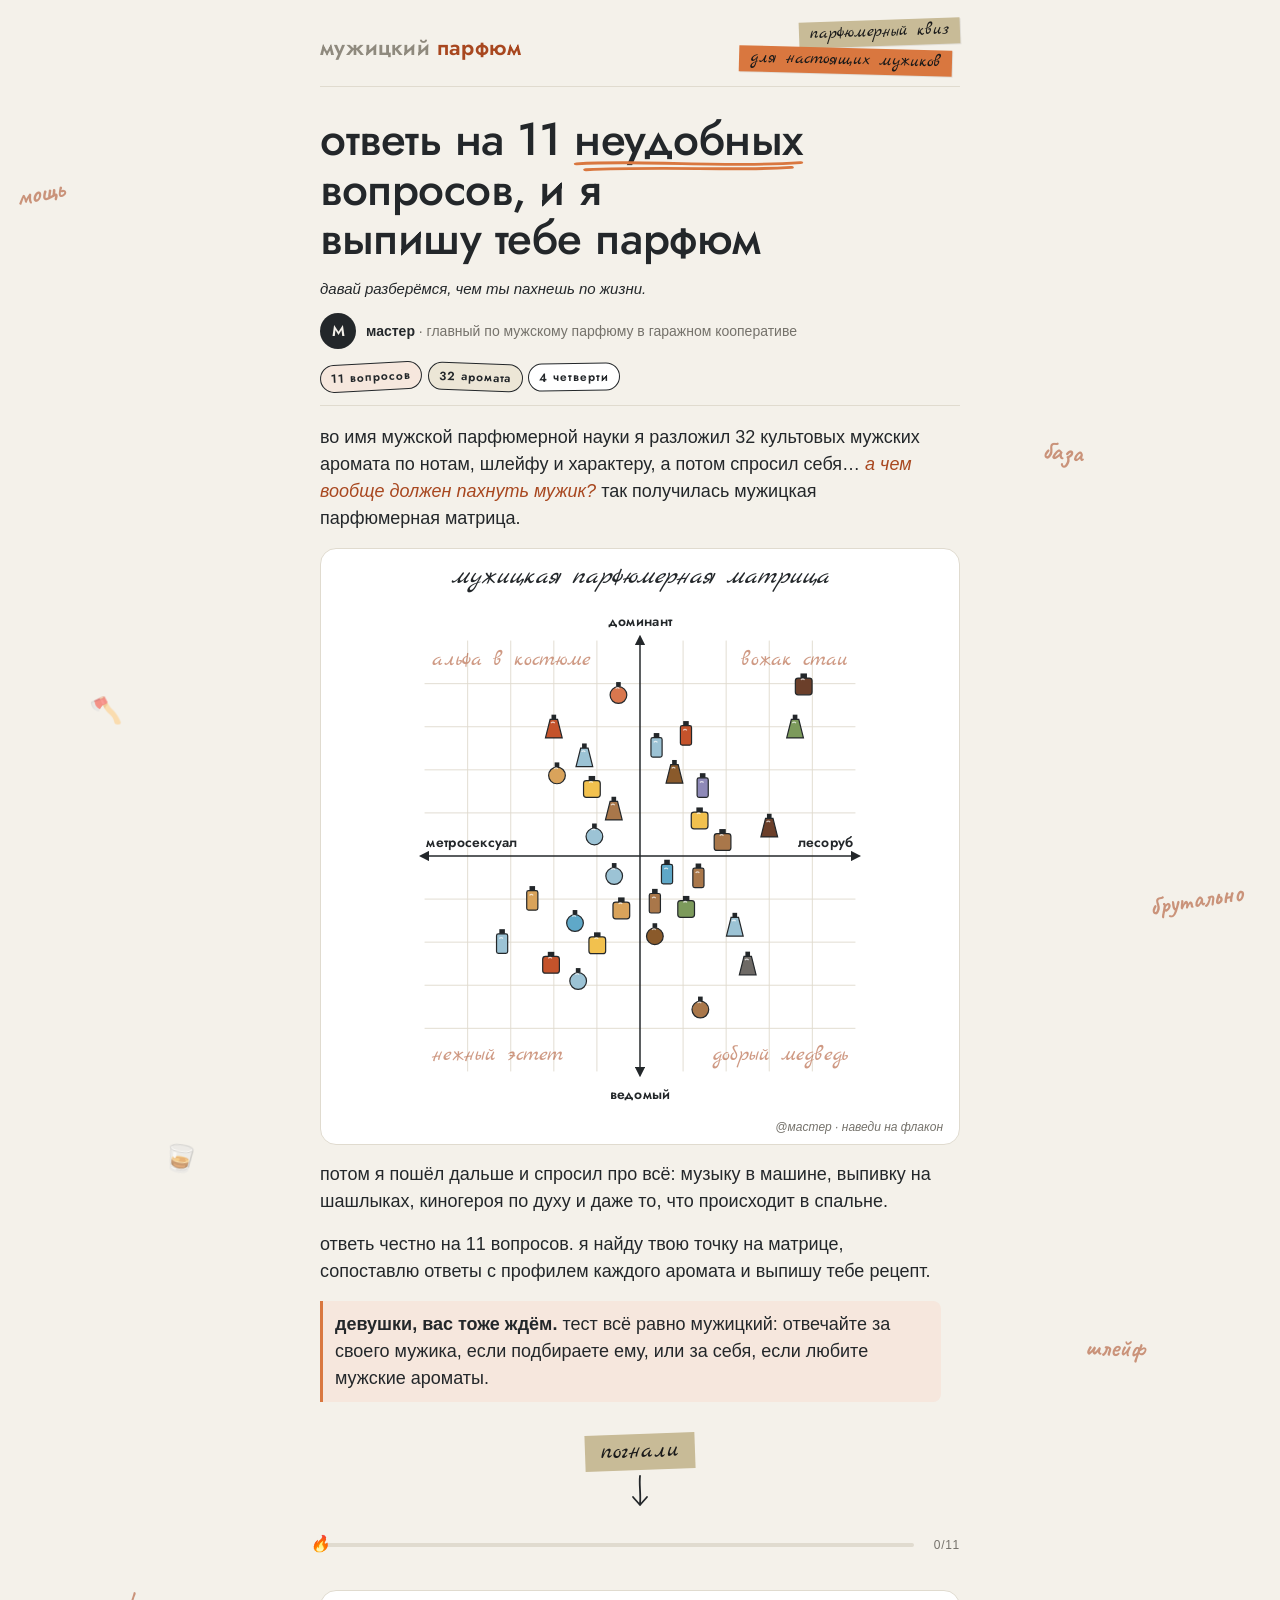
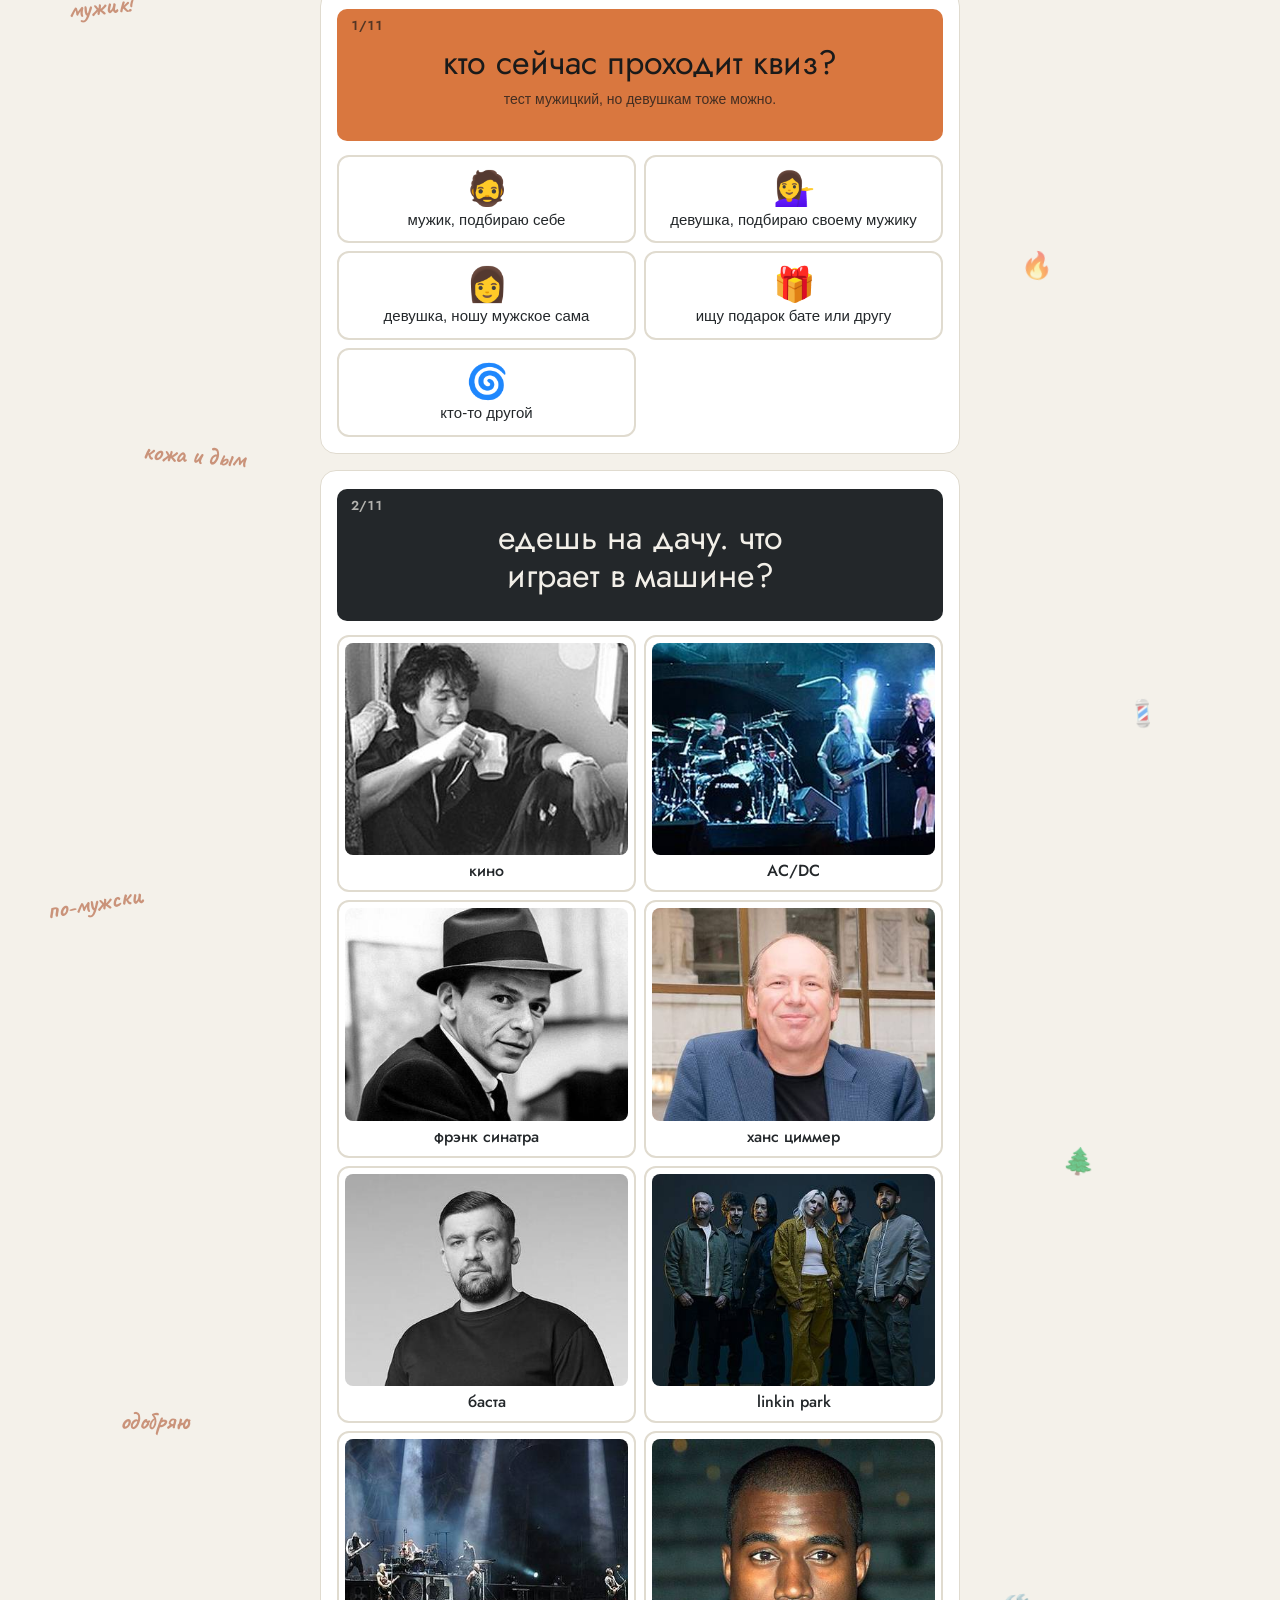
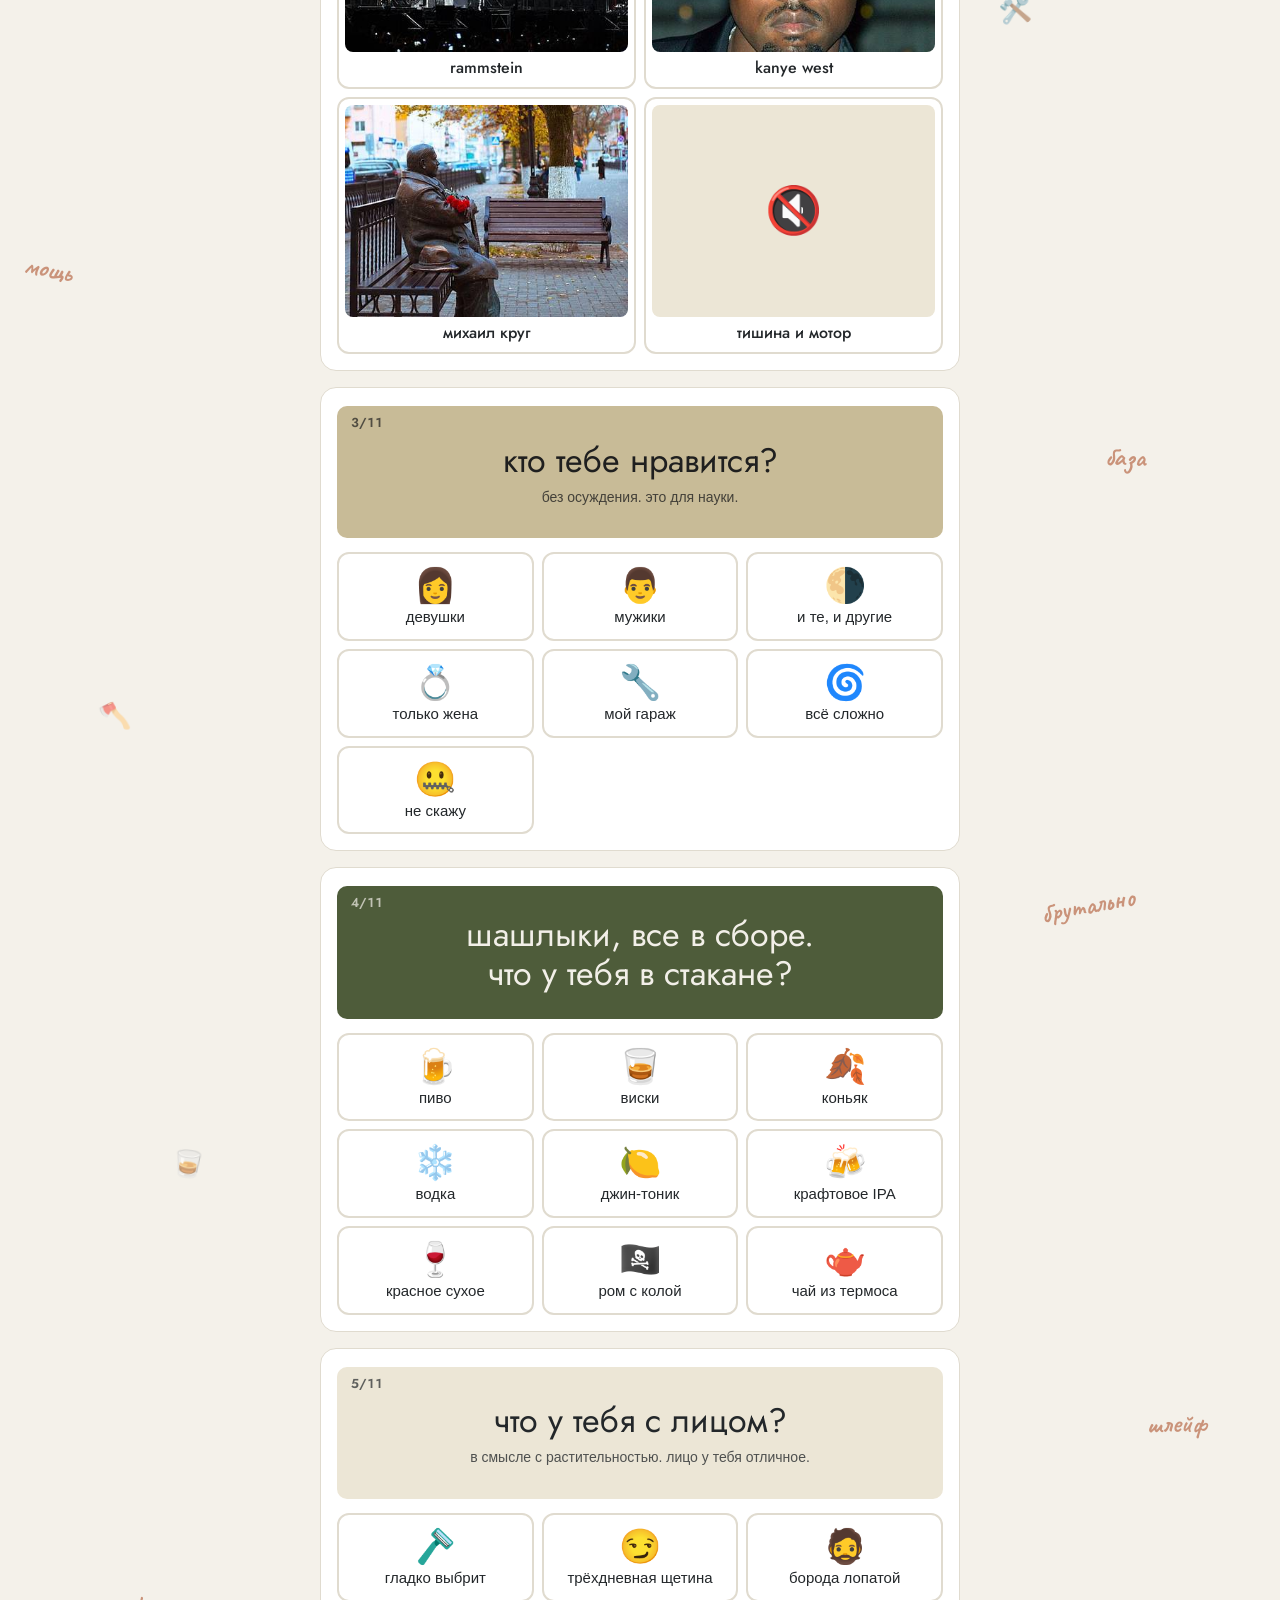
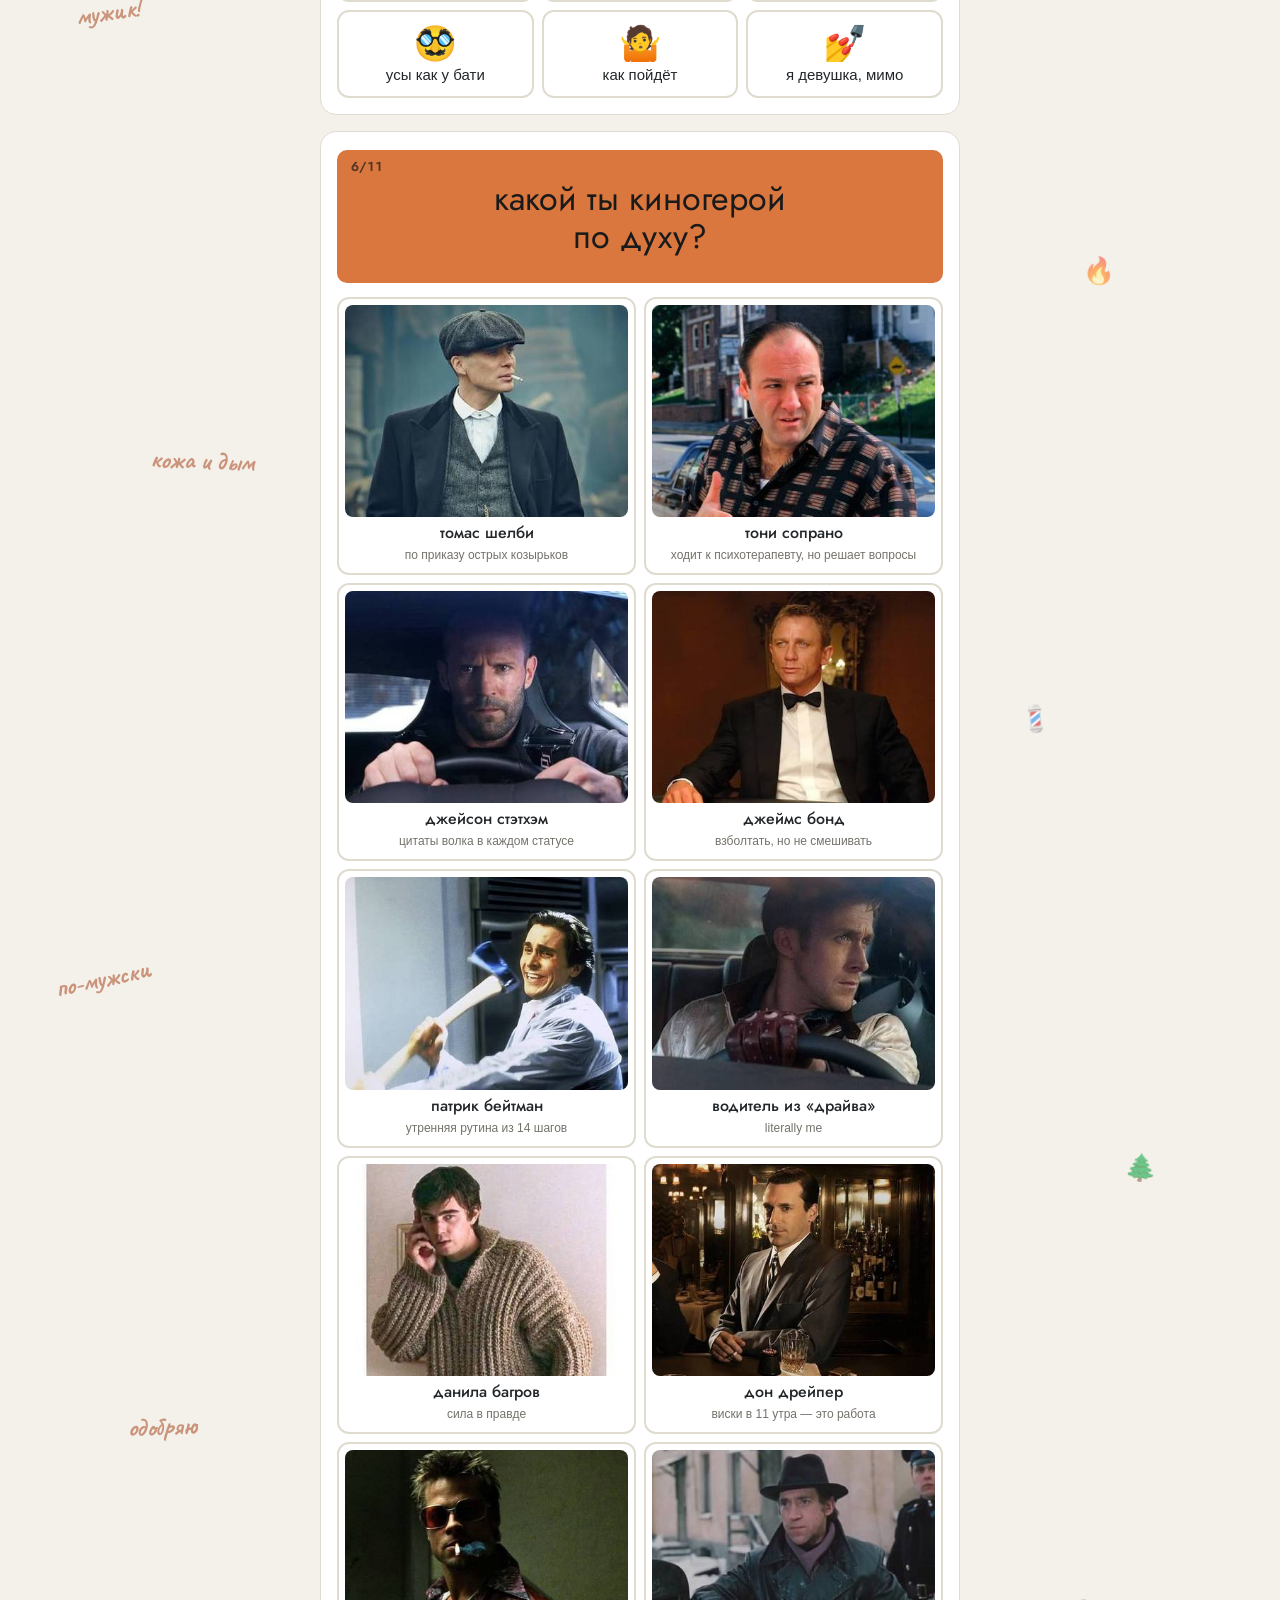
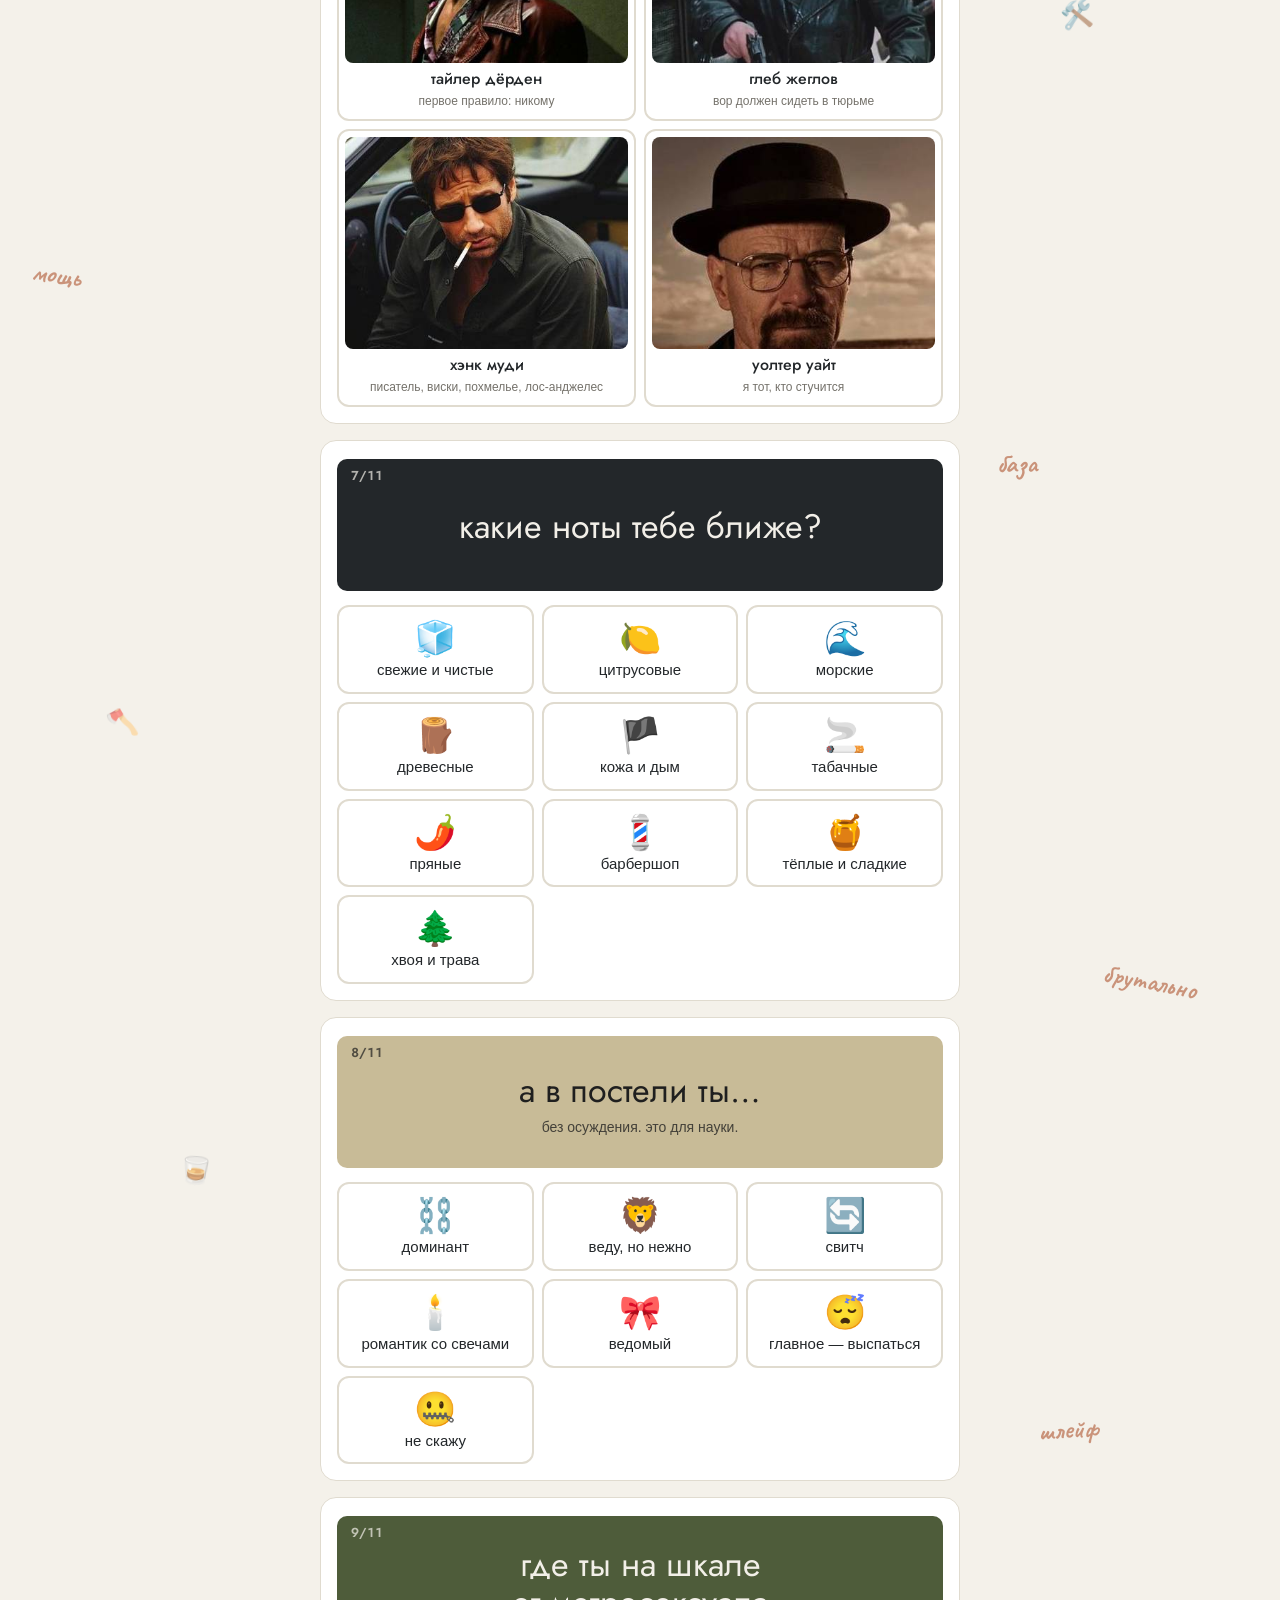
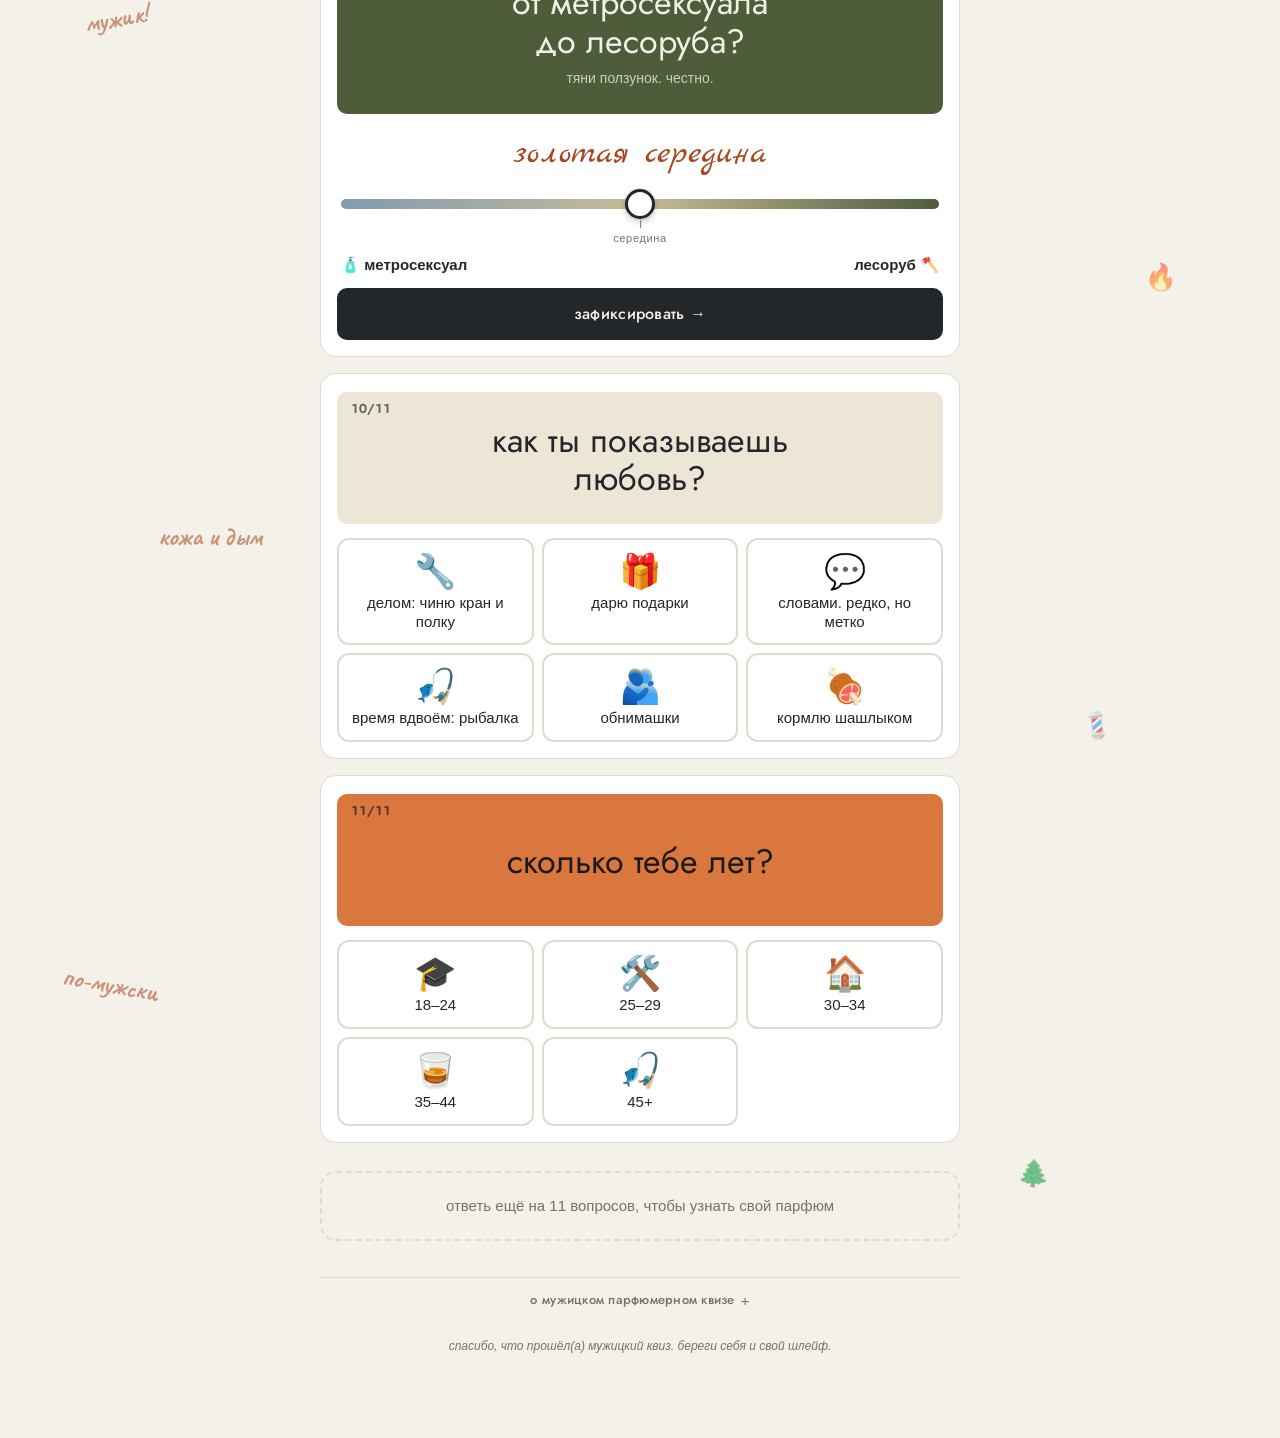
==== commit d99cd748: "Ask who takes the quiz first Co-Authored-By: Claude Opus 5.5 <noreply@anthropic.com>" ====
--- a/index.html
+++ b/index.html
@@ -292,11 +292,11 @@
   <details class="about">
     <summary><h2>о мужицком парфюмерном квизе</h2></summary>
     <h3>что это?</h3>
-    <p>бесплатный квиз, который подбирает мужской аромат по 11 вопросам: музыка, ориентация, выпивка, борода, киногерой, кто проходит квиз, любимые ноты, роль в постели, шкала «метросексуал–лесоруб», язык любви и возраст.</p>
+    <p>бесплатный квиз, который подбирает мужской аромат по 11 вопросам: кто проходит квиз, музыка, ориентация, выпивка, борода, киногерой, любимые ноты, роль в постели, шкала «метросексуал–лесоруб», язык любви и возраст.</p>
     <h3>как это работает?</h3>
     <p>каждый ответ добавляет вес определённым нотам (дым, кожа, цитрус, табак, морские ноты и т.д.), формальности и громкости шлейфа. ещё ответы ставят тебя на матрицу из двух осей: «метросексуал–лесоруб» (ползунок) и «ведомый–доминант» (постель плюс киногерой, выпивка и язык любви). у каждого аромата своя точка на матрице. побеждает аромат, который ближе всех и по нотам, и по координатам.</p>
     <h3>а девушкам можно?</h3>
-    <p>можно. тест про мужские ароматы, но в 6-м вопросе можно сказать, что подбираешь своему мужику или носишь мужское сама, и текст результата подстроится.</p>
+    <p>можно. тест про мужские ароматы, но в первом же вопросе можно сказать, что подбираешь своему мужику или носишь мужское сама, и текст результата подстроится.</p>
     <h3>какие ароматы могут выпасть?</h3>
     <p>от массовой классики вроде dior sauvage и acqua di giò до нишевых tom ford, le labo, kilian и creed. бренды и ноты настоящие, а описания характеров и координаты на матрице придуманы ради смеха. ответы никуда не отправляются.</p>
     <h3>фото</h3>
@@ -315,6 +315,13 @@
 // [key, emoji, label, tagline?, weights, extra]
 // weights: ноты + formal/loud; dom — сдвиг по оси «ведомый–доминант»; y — абсолютная позиция по этой оси (только вопрос про постель)
 const QUESTIONS = [
+  { id:'who', q:'кто сейчас проходит квиз?', sub:'тест мужицкий, но девушкам тоже можно.', two:true, opts:[
+    ['man','🧔','мужик, подбираю себе',null,{}],
+    ['gf','💁‍♀️','девушка, подбираю своему мужику',null,{}],
+    ['self_f','👩','девушка, ношу мужское сама',null,{fresh:.5}],
+    ['gift','🎁','ищу подарок бате или другу',null,{formal:.5}],
+    ['other','🌀','кто-то другой',null,{}],
+  ]},
   { id:'music', photos:true, q:'едешь на дачу. что играет в машине?', opts:[
     ['tsoi','🎸','кино',null,{smoky:1,leather:1,dom:4}],
     ['acdc','⚡','AC/DC',null,{leather:2,spicy:1,loud:1,dom:6}],
@@ -368,13 +375,6 @@
     ['vysotsky','🕵️','глеб жеглов','вор должен сидеть в тюрьме',{fougere:2,leather:1,dom:4}],
     ['duchovny','🖋️','хэнк муди','писатель, виски, похмелье, лос-анджелес',{tobacco:1,smoky:1,sweet:.5,formal:-1,dom:-2}],
     ['cranston','🧪','уолтер уайт','я тот, кто стучится',{green:1,smoky:1,fresh:.5,dom:6}],
-  ]},
-  { id:'who', q:'кто сейчас проходит квиз?', sub:'тест мужицкий, но девушкам тоже можно.', two:true, opts:[
-    ['man','🧔','мужик, подбираю себе',null,{}],
-    ['gf','💁‍♀️','девушка, подбираю своему мужику',null,{}],
-    ['self_f','👩','девушка, ношу мужское сама',null,{fresh:.5}],
-    ['gift','🎁','ищу подарок бате или другу',null,{formal:.5}],
-    ['other','🌀','кто-то другой',null,{}],
   ]},
   { id:'fam', q:'какие ноты тебе ближе?', w:1.6, opts:[
     ['fresh','🧊','свежие и чистые',null,{fresh:3,aqua:1}],
